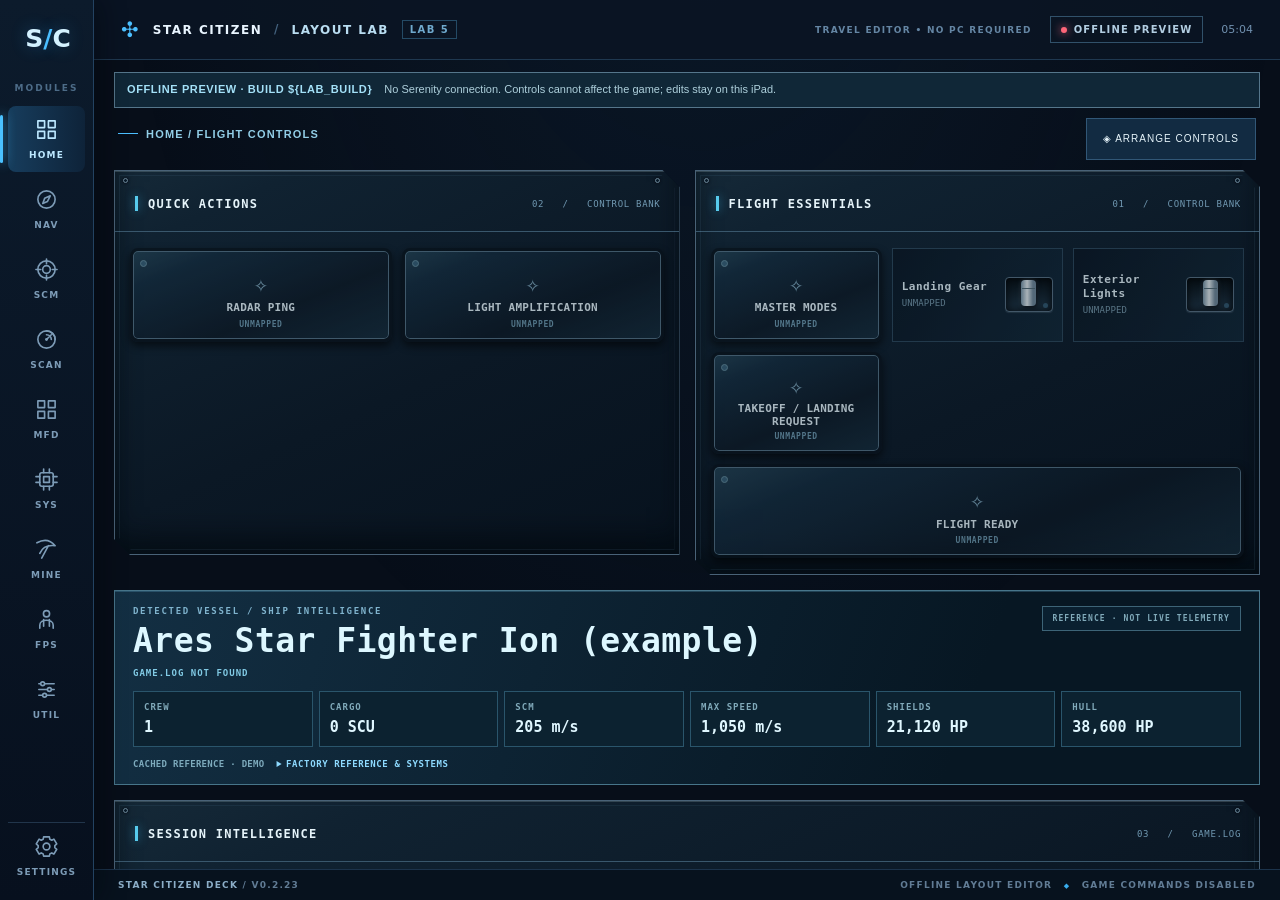
==== star-citizen-deck/layout-lab/index.html @ 4669d4ca "Layout Lab: load build 5 on permanent Home Screen URL" ====
<!doctype html>
<html lang="en">
<head>
<meta charset="utf-8" />
<meta name="viewport" content="width=device-width, initial-scale=1, viewport-fit=cover" />
<meta name="theme-color" content="#070f1d" />
<meta name="apple-mobile-web-app-capable" content="yes" />
<meta name="apple-mobile-web-app-title" content="Star Citizen Deck" />
<meta name="apple-mobile-web-app-status-bar-style" content="black" />
<title>Star Citizen Deck • Offline Layout Lab</title>
<link rel="stylesheet" href="./style.css?lab=5" />
</head>
<body>
<div class="background-grid"></div>
<div id="app" class="deck-shell">
  <aside class="sidebar">
    <div class="brand-mark" title="Control Deck">S<span>/</span>C</div>
    <div class="side-caption">MODULES</div>
    <nav id="profile-nav" aria-label="Control profiles"></nav>
    <div class="side-bottom">
      <button id="settings-nav" class="sidebar-button settings-button" title="Settings" aria-label="Settings"><span id="settings-icon"></span><small>SETTINGS</small></button>
    </div>
  </aside>
  <div class="workspace">
    <header class="topbar">
      <div class="topbar-brand"><span class="crosshair">✣</span> STAR CITIZEN <span class="topbar-slash">/</span> <strong>LAYOUT LAB</strong> <span id="top-version" class="ver-tag">SYNCING</span></div>
      <div class="topbar-right"><div class="serial">SERENITY • FLIGHT CONSOLE</div><span id="top-link" class="connection-chip"><span class="dot"></span> CONNECTING</span><span id="top-time">00:00</span></div>
    </header>
    <div class="content-layout">
      <main class="main-area" id="main-area"></main>
      <aside class="status-rail" id="status-rail"></aside>
    </div>
    <footer class="bottom-status"><span id="deck-footer-version"><b>STAR CITIZEN DECK</b> / VERIFYING</span><span>OFFLINE LAYOUT EDITOR <span class="divider-pip">◆</span> GAME COMMANDS DISABLED</span></footer>
  </div>
</div>
<div id="modal-root"></div>
<div id="toast-root" aria-live="polite"></div>
<script src="./app.js?lab=5" defer></script>
</body>
</html>
---- star-citizen-deck/layout-lab/style.css ----
:root{color-scheme:dark;--bg:#070e19;--panel:#0b1626;--panel2:#0e1c2e;--border:#28405c;--line:#1b314a;--text:#e9f5ff;--muted:#8fa8c3;--dim:#4e6b88;--blue:#4cbfff;--pale:#9bddff;--ice:#c7ecff;--bad:#ff6679;--green:#4dcab0}
*{box-sizing:border-box}html,body{margin:0;min-height:100%;font-family:Inter,'Segoe UI',system-ui,Arial,sans-serif;background:var(--bg);color:var(--text);-webkit-tap-highlight-color:transparent}body{overflow:hidden}button,input,select{font:inherit}button{cursor:pointer;color:inherit}button:disabled{cursor:not-allowed;opacity:.5}.background-grid{position:fixed;inset:0;z-index:0;background:radial-gradient(ellipse at 55% -20%,#15375640,transparent 59%),linear-gradient(90deg,transparent 49.5%,#23405b11 49.5%,#23405b11 50.5%,transparent 50.5%),linear-gradient(0deg,transparent 49.5%,#23405b11 49.5%,#23405b11 50.5%,transparent 50.5%);background-size:auto,44px 44px,44px 44px;pointer-events:none}.deck-shell{position:relative;display:flex;height:100dvh;min-height:490px;z-index:1}.sidebar{width:94px;flex:none;border-right:1px solid #234261;background:linear-gradient(180deg,#0c1b2c,#07101e);display:flex;flex-direction:column;align-items:center;z-index:2;box-shadow:6px 0 24px #02060c70}.brand-mark{height:76px;width:100%;display:flex;align-items:center;justify-content:center;font-weight:900;font-size:25px;letter-spacing:-3px;color:#d4f2ff;text-shadow:0 0 17px #36aaff55}.brand-mark span{color:var(--blue);padding:0 3px}.side-caption{font-size:9px;letter-spacing:2px;color:#4d6c88;font-weight:750;margin:7px 0 13px}.sidebar nav{width:100%;display:flex;flex-direction:column;gap:4px;align-items:center}.sidebar-button{border:0;position:relative;width:77px;min-height:66px;background:transparent;color:#7d9cb7;display:flex;flex-direction:column;gap:5px;align-items:center;justify-content:center;border-radius:8px;transition:.18s}.sidebar-button svg{width:23px;height:23px;stroke:currentColor;stroke-width:1.7;fill:none}.sidebar-button small{font-size:9px;letter-spacing:1.2px;font-weight:800}.sidebar-button:hover{background:#15334b;color:#d1edff}.sidebar-button.active{background:linear-gradient(90deg,#173d5d,#0e2339);color:#bce8ff}.sidebar-button.active:before{content:"";position:absolute;left:-8px;top:9px;bottom:9px;width:3px;border-radius:8px;background:#4ac1ff;box-shadow:0 0 12px #4ac1ff}.side-bottom{margin-top:auto;margin-bottom:12px}.settings-button{border-top:1px solid #21354b;border-radius:0}.workspace{display:flex;flex-direction:column;min-width:0;flex:1}.topbar{min-height:60px;display:flex;align-items:center;justify-content:space-between;gap:12px;padding:0 27px;border-bottom:1px solid #1f3850;background:#0b1524de}.topbar-brand{font-size:12px;font-weight:750;letter-spacing:1.5px;white-space:nowrap}.topbar-brand strong{color:#b9ddf1}.topbar-slash{color:#43627e;margin:0 6px}.crosshair{color:var(--blue);font-size:21px;vertical-align:middle;margin-right:7px}.ver-tag{font-size:10px;border:1px solid #244a65;padding:3px 7px;color:#70aace;margin-left:7px}.topbar-right{display:flex;gap:18px;align-items:center}.serial{color:#6586a4;letter-spacing:1.3px;font-size:9px;font-weight:800;white-space:nowrap}.connection-chip{border:1px solid #31516a;padding:7px 10px;color:#b2cde1;display:inline-flex;gap:7px;align-items:center;font-size:10px;letter-spacing:1.1px;font-weight:800;white-space:nowrap}.dot{display:inline-block;width:6px;height:6px;background:#70dabb;border-radius:100%;box-shadow:0 0 8px #58dcc2}.connection-chip.offline .dot{background:var(--bad);box-shadow:0 0 8px var(--bad)}#top-time{font-size:11px;color:#7191b0;font-variant-numeric:tabular-nums;white-space:nowrap}.content-layout{flex:1;display:flex;min-height:0;overflow:hidden}.main-area{min-width:0;flex:1;padding:28px 28px 42px;overflow:auto;scrollbar-color:#254c69 transparent}.status-rail{width:226px;flex:none;border-left:1px solid #254057;padding:23px 18px;overflow:auto;background:#091523cf}.bottom-status{height:31px;border-top:1px solid #1c334b;background:#07121e;display:flex;align-items:center;justify-content:space-between;padding:0 24px;gap:12px;font-size:9px;font-weight:650;letter-spacing:1.25px;color:#617c95}.bottom-status b{color:#8caec8}.divider-pip{font-size:7px;color:#39adee;margin:0 7px}.eyebrow{display:flex;gap:8px;align-items:center;font-size:10px;font-weight:750;letter-spacing:2.4px;color:var(--blue);margin-bottom:10px}.eyebrow:before{content:"";width:20px;height:1px;background:var(--blue)}.page-title{display:flex;align-items:flex-end;justify-content:space-between;gap:15px}.page-title h1{font-size:37px;font-weight:670;letter-spacing:-1px;line-height:1.06;margin:0}.page-title p{color:var(--muted);font-size:13px;margin:9px 0 0}.page-index{color:#466a89;font-size:11px;letter-spacing:2px;padding-bottom:4px}.hero-card{position:relative;overflow:hidden;margin:23px 0 22px;min-height:154px;display:grid;grid-template-columns:1fr 174px;align-items:center;padding:23px 25px;background:linear-gradient(110deg,#122e47,#0a1d31 54%,#0c263f);border:1px solid #2b5a7b;box-shadow:inset 0 0 45px #1c6a9840}.hero-card:before{content:"";position:absolute;left:0;top:0;width:120px;height:2px;background:#5ec8ff;box-shadow:0 0 17px #5ec8ff}.hero-card:after{content:"";position:absolute;inset:0;background:repeating-linear-gradient(130deg,transparent,transparent 36px,#8dcaff05 36px,#8dcaff05 38px);pointer-events:none}.hero-code{font-size:10px;font-weight:800;letter-spacing:3px;color:#79b6dc}.hero-card h2{font-size:22px;line-height:1.15;margin:10px 0 7px;letter-spacing:.1px}.hero-card p{font-size:12px;max-width:385px;line-height:1.5;color:#9dbbd0;margin:0}.hero-orbit{height:140px;width:140px;border:1px solid #286b96;border-radius:50%;position:relative;display:flex;align-items:center;justify-content:center;margin:auto;box-shadow:0 0 35px #2e91cd1c,inset 0 0 30px #2e91cd1b}.hero-orbit:before{content:"";position:absolute;width:116px;height:116px;border:1px dashed #3979a5;border-radius:50%;animation:spin 24s linear infinite}.hero-orbit:after{content:"";position:absolute;width:74px;height:74px;border:1px solid #6ec8fa50;border-radius:50%;box-shadow:inset 0 0 25px #248bc449}.hero-orbit svg{height:40px;width:40px;stroke:#9cddff;stroke-width:1.1;z-index:1;fill:none;filter:drop-shadow(0 0 8px #50bfff88)}@keyframes spin{to{transform:rotate(360deg)}}.group-grid{display:grid;grid-template-columns:repeat(2,minmax(0,1fr));gap:16px}.control-panel{background:linear-gradient(155deg,#0d1b2d,#0a1625 90%);border:1px solid #263f55;min-width:0;box-shadow:inset 0 1px #6fb2e00a}.panel-heading{height:49px;display:flex;align-items:center;justify-content:space-between;padding:0 17px;border-bottom:1px solid #234058}.panel-heading h3{margin:0;color:#c5e7fb;font-size:11px;font-weight:780;letter-spacing:1.7px;text-transform:uppercase}.panel-heading span{color:#4f7795;font-size:10px;letter-spacing:1.7px}.panel-controls{padding:12px;display:grid;grid-template-columns:repeat(2,minmax(0,1fr));gap:10px}.ctl{position:relative;min-height:90px;display:flex;flex-direction:column;justify-content:space-between;align-items:stretch;gap:9px;text-align:left;padding:12px;border:1px solid #2a4660;background:linear-gradient(150deg,#10243a,#0d1c2f);transition:background .13s,border-color .13s}.ctl:active{transform:scale(.986)}.ctl:hover{border-color:#5188b0;background:linear-gradient(150deg,#14324f,#10233a)}.ctl.active{border-color:#46b9fa;box-shadow:inset 0 0 20px #16466d,0 0 8px #18669d1e}.ctl-top{display:flex;justify-content:space-between;align-items:start;gap:3px}.ctl-name{font-size:12px;font-weight:710;line-height:1.2;color:#dceefa}.ctl-mini{font-size:9px;letter-spacing:.8px;color:#7395b2;text-transform:uppercase}.ctl-bottom{display:flex;align-items:end;justify-content:space-between;gap:7px}.ctl-binding{font-size:10px;font-weight:800;letter-spacing:.4px;color:#8ccaf3;overflow:hidden;text-overflow:ellipsis;white-space:nowrap;max-width:100%}.ctl-binding.unmapped{color:#55738d}.ctl-glyph{width:18px;height:18px;display:inline-flex;flex:none;align-items:center;justify-content:center;color:#6699bc}.ctl-glyph svg{width:18px;height:18px;stroke-width:1.7;stroke:currentColor;fill:none}.ctl.active .ctl-glyph{color:#7ed9ff}.micro-switch{height:17px;width:34px;border:1px solid #45617a;background:#081523;display:flex;align-items:center;padding:2px;border-radius:12px;flex:none}.micro-switch b{height:11px;width:11px;border-radius:50%;background:#59768f;transition:.18s}.ctl.active .micro-switch{border-color:#4bc2ff;background:#174363}.ctl.active .micro-switch b{transform:translateX(16px);background:#8edfff;box-shadow:0 0 7px #74d4ff}.ctl.wide{grid-column:1/-1}.slider-control{padding:15px;grid-column:1/-1;border:1px solid #2b4962;background:#0d2136;min-height:135px}.slider-head{display:flex;align-items:center;justify-content:space-between}.slider-title{font-size:13px;font-weight:750}.slider-val{font-size:26px;font-weight:700;color:#9bddff;font-variant-numeric:tabular-nums}.slider-row{display:flex;align-items:center;gap:14px;margin-top:13px}.slider-row input{flex:1;accent-color:var(--blue);height:20px;min-width:50px}.step-btn{width:40px;height:38px;border:1px solid #39617f;background:#15344d;color:#b9e5ff;font-size:20px}.step-btn:active{background:#2b709d}.slider-note{font-size:10px;letter-spacing:.3px;color:#6689a6;margin-top:11px}.rail-title{font-size:10px;font-weight:800;letter-spacing:2px;color:#668eae;margin-bottom:15px}.rail-block{padding:15px 0;border-bottom:1px solid #1d354b}.rail-kicker{font-size:9px;color:#597e9c;font-weight:800;letter-spacing:1.8px;margin-bottom:7px}.rail-value{font-size:13px;color:#d0eaff;font-weight:780;letter-spacing:.6px}.rail-value.blue{color:#71caff}.rail-value.red{color:var(--bad)}.rail-small{color:#7897b0;font-size:11px;line-height:1.5;margin-top:7px;word-break:break-word}.rail-progress{height:4px;background:#1b354e;margin-top:12px;overflow:hidden}.rail-progress span{display:block;height:100%;background:var(--blue);box-shadow:0 0 12px #4ac7ff}.rail-chip{display:inline-flex;margin-top:10px;border:1px solid #28465d;color:#8cb2ce;padding:5px 7px;font-size:9px;letter-spacing:1px}.rail-ornament{margin-top:25px;display:flex;justify-content:center;opacity:.54}.rail-ornament svg{width:145px;height:145px;fill:none;stroke:#2d668a;stroke-width:.7}.small-action{background:transparent;border:1px solid #2a526c;color:#8fc9ea;font-size:10px;font-weight:800;letter-spacing:1px;padding:10px 12px;margin-top:12px;width:100%}.small-action:hover{background:#143954}.settings-tabs{display:flex;gap:10px;border-bottom:1px solid #2c475c;margin:25px 0 18px}.tab{padding:13px 18px;background:transparent;border:0;border-bottom:2px solid transparent;color:#688aa6;font-size:11px;font-weight:800;letter-spacing:1.3px}.tab.active{color:#b7e5ff;border-color:#4ac3ff}.settings-card{background:#0c1a2b;border:1px solid #2a4861;padding:20px;margin-bottom:15px}.settings-card h3{margin:0 0 8px;font-size:14px;letter-spacing:.4px}.settings-card p{font-size:12px;color:#789bb5;line-height:1.55;margin:5px 0 14px}.settings-heading{font-size:10px;color:#68a9cd;letter-spacing:2px;font-weight:780;margin:0 0 12px}.field label,.input-label{display:block;font-size:10px;letter-spacing:1px;color:#7d9ab0;font-weight:800;margin-bottom:8px}.input{width:100%;min-width:0;background:#091422;color:#daefff;border:1px solid #31536c;border-radius:2px;padding:12px;font-size:13px;outline:none}.input:focus{border-color:#64bced}.input::placeholder{color:#496984}.settings-row{display:flex;gap:12px;align-items:flex-end}.settings-row .field{flex:1;min-width:0}.primary-btn,.secondary-btn,.danger-btn{border:1px solid #4c9ac7;background:linear-gradient(180deg,#24638b,#164363);color:#e6f7ff;font-size:11px;font-weight:800;letter-spacing:1px;padding:12px 16px;white-space:nowrap}.primary-btn:hover{filter:brightness(1.16)}.secondary-btn{background:#122b42;border-color:#315777;color:#b5d8eb}.danger-btn{border-color:#974758;background:#522b38;color:#ffdae0}.toggle-row{display:flex;align-items:center;justify-content:space-between;gap:16px;border-top:1px solid #213b54;padding:16px 0}.toggle-row:first-of-type{border-top:0}.setting-meta strong{display:block;font-size:13px;margin-bottom:5px}.setting-meta small{display:block;font-size:11px;color:#7293aa;line-height:1.4}.ios-switch{appearance:none;border:1px solid #315a72;background:#14283c;border-radius:20px;width:45px;height:25px;position:relative;flex:none;cursor:pointer}.ios-switch:before{content:"";position:absolute;top:3px;left:3px;width:17px;height:17px;border-radius:100%;background:#6c889e;transition:.2s}.ios-switch:checked{border-color:#37aef2;background:#175981}.ios-switch:checked:before{left:23px;background:#a8e7ff}.binding-list{display:grid;gap:6px;margin-top:13px}.binding-row{display:flex;align-items:center;gap:14px;justify-content:space-between;padding:11px 12px;background:#0e2237;border:1px solid #233c52}.binding-row .binding-name{font-size:12px;font-weight:730}.binding-row .binding-sub{font-size:10px;color:#668aaa;margin-top:5px}.binding-row .binding-key{color:#90cff1;font-size:11px;font-weight:800;overflow:hidden;text-overflow:ellipsis;max-width:135px;white-space:nowrap}.binding-row .binding-key.empty{color:#60778c}.binding-row button{background:#143751;border:1px solid #315c7d;color:#bde4ff;padding:8px 11px;font-size:10px;font-weight:800;letter-spacing:.5px}.search-row{display:flex;gap:10px;margin-top:14px}.search-row .input{flex:1}.count-caption{color:#6285a2;font-size:11px;margin-top:12px}.warning-line{padding:12px 14px;color:#b0cadb;background:#112536;border-left:2px solid #5d9cbf;font-size:11px;line-height:1.6}.hint{font-size:10px;color:#7694ac;line-height:1.45}.modal-wrap{position:fixed;inset:0;background:#020912d9;display:flex;align-items:center;justify-content:center;z-index:12;padding:20px;backdrop-filter:blur(5px)}.modal{width:min(560px,100%);max-height:calc(100dvh - 40px);overflow:auto;background:#0c192a;border:1px solid #3b7499;box-shadow:0 24px 100px #000c;padding:25px}.modal h2{font-size:21px;letter-spacing:.2px;margin:0 0 8px}.modal p{color:#85a5be;font-size:12px;line-height:1.5}.modal .field{margin:17px 0}.modal-grid{display:grid;grid-template-columns:1fr 1fr;gap:13px}.modal-actions{display:flex;gap:10px;justify-content:flex-end;margin-top:19px}.pair-wrap .modal{text-align:center;width:min(410px,100%)}.pair-logo{font-size:36px;color:var(--blue);margin:4px 0 14px}.pair-wrap .input{text-align:center;font-size:28px;letter-spacing:12px;font-variant-numeric:tabular-nums}.pair-wrap .primary-btn{width:100%;margin-top:14px}.toast{position:fixed;z-index:20;bottom:52px;right:25px;max-width:min(470px,calc(100vw - 40px));padding:15px 18px;border:1px solid #326d90;background:#0f2b43;color:#d8f2ff;box-shadow:0 10px 40px #0009;font-size:12px;line-height:1.45}.toast.error{border-color:#a54c64;background:#3b1b2a;color:#ffd6df}.toast strong{font-size:11px;display:block;letter-spacing:1px;margin-bottom:4px}.disabled-label{color:#809bb0}.pill{display:inline-block;border:1px solid #2d5570;color:#8cbfe0;background:#0b2840;padding:5px 8px;font-size:9px;letter-spacing:1.2px;font-weight:750}.pill.red{border-color:#87435a;color:#ffb1c0;background:#301722}.profile-selector{display:flex;gap:6px;margin-top:16px}.profile-selector button{font-size:10px;color:#91bcd6;border:1px solid #2b506a;padding:8px 11px;background:#123047}.profile-selector button.active{color:#d5efff;border-color:#56aff1;background:#195478}
@media(max-width:1220px){.serial{display:none}.status-rail{width:188px}.main-area{padding:23px 20px}.group-grid{gap:11px}.panel-controls{gap:7px;padding:9px}.ctl{padding:10px;min-height:84px}}
@media(max-width:980px){.status-rail{display:none}.topbar{padding:0 18px}.hero-card{grid-template-columns:1fr 120px}.hero-orbit{width:112px;height:112px}.hero-orbit:before{width:89px;height:89px}.hero-orbit:after{width:68px;height:68px}}
@media(max-width:690px){.sidebar{width:65px}.brand-mark{font-size:19px}.side-caption{font-size:7px}.sidebar-button{width:59px;min-height:61px}.sidebar-button.active:before{left:-3px}.sidebar-button svg{width:20px;height:20px}.sidebar-button small{font-size:8px}.topbar{height:52px;min-height:52px}.topbar-brand{font-size:10px}.topbar-right #top-time{display:none}.connection-chip{font-size:8px}.main-area{padding:20px 13px}.page-title h1{font-size:27px}.hero-card{margin:18px 0;min-height:120px;padding:16px;grid-template-columns:1fr 80px}.hero-orbit{width:74px;height:74px}.hero-orbit:before{width:63px;height:63px}.hero-orbit:after{width:44px;height:44px}.hero-card h2{font-size:17px}.hero-card p{font-size:11px}.hero-orbit svg{height:29px;width:29px}.group-grid{grid-template-columns:1fr}.bottom-status span:last-child{display:none}.modal-grid{grid-template-columns:1fr}.settings-row{align-items:stretch;flex-direction:column}}
@media(max-height:680px){.sidebar-button{min-height:52px}.brand-mark{height:52px}.side-caption{margin:5px 0}.sidebar nav{gap:0}.sidebar-button small{font-size:8px}}

/* v0.1.1: touch-friendly imported action picker (works in iPad Safari). */
.action-picker-tools{display:flex;align-items:center;gap:12px;flex-wrap:wrap;margin-top:10px}
.action-picker-tools .hint{margin:0}
.action-picker{margin-top:12px;border:1px solid #376281;background:#081727;padding:12px}
.action-picker[hidden]{display:none!important}
.action-picker label{display:block;font-size:10px;font-weight:800;letter-spacing:1px;color:#85b8d4;margin-bottom:8px}
.action-search-results{max-height:245px;overflow-y:auto;overscroll-behavior:contain;-webkit-overflow-scrolling:touch;margin-top:10px;display:flex;flex-direction:column;gap:5px}
.action-option{width:100%;display:flex;gap:6px 12px;align-items:center;flex-wrap:wrap;justify-content:space-between;padding:12px;border:1px solid #2a536d;background:linear-gradient(145deg,#102c44,#0b1d30);text-align:left}
.action-option:active,.action-option:focus{outline:2px solid #6ac9ff;background:#1b5075}
.action-title{font-size:12px;color:#e0f5ff;font-weight:800;text-transform:capitalize}
.action-ref{font-size:10px;color:#80aac4;word-break:break-all;flex-basis:100%;order:3}
.action-binding{font-size:10px;font-weight:800;color:#78dcff}
.action-binding.action-unavailable{color:#c3a37f}
.action-empty{padding:14px;font-size:12px;line-height:1.5;color:#aecde3;border:1px solid #2d485c}

/* v0.2.5 cockpit fittings: high-contrast panels and physical control affordances. */
.control-panel {position:relative;overflow:hidden;background:linear-gradient(155deg,#142737 0%,#0a1725 46%,#07121c 100%);border:1px solid #38546a;box-shadow:inset 0 1px 0 #647d8863, inset 0 -8px 25px #0007, 0 13px 22px #0004}
.control-panel:before{content:"";position:absolute;inset:4px;border:1px solid #67819522;pointer-events:none}
.panel-heading{background:linear-gradient(90deg,#132d42,#0c1d2b);border-bottom:1px solid #395b73;padding:15px 18px}
.panel-heading h3{letter-spacing:1.6px;text-shadow:0 0 13px #63cbff4a}
.panel-heading span{color:#85a9be;letter-spacing:1px}
.ctl{border:1px solid #466075;background:linear-gradient(145deg,#203646,#112433 45%,#0b1928);box-shadow:inset 0 2px 1px #8bb0c323,inset 0 -5px 13px #01060e7a,0 5px 3px #0005;border-radius:7px;min-height:103px;transition:transform 90ms,box-shadow 90ms,border-color 90ms}
.ctl:active{transform:translateY(2px);box-shadow:inset 0 4px 10px #0009;border-color:#8fddff}
.ctl:focus-visible{outline:2px solid #9de6ff;outline-offset:2px}
.ctl .ctl-name{font-weight:750;letter-spacing:0.4px}
.ctl .ctl-binding{font-family:ui-monospace,monospace;letter-spacing:.6px}
.ctl .ctl-mini{color:#79b4d0;font-size:8px;letter-spacing:1px}
.ctl.guarded{border-color:#927f55;background:linear-gradient(145deg,#382f28,#1d2028 57%,#0c1b2b)}
.ctl.guarded .ctl-mini,.ctl.guarded .ctl-glyph{color:#f5c47c}
.ctl.toggle-control{border-left:3px solid #5793b3}
.ctl.toggle-control.active{border-left-color:#a6eeff}
.update-console{display:flex;gap:15px;justify-content:space-between;align-items:center;flex-wrap:wrap;padding:17px;margin:18px 0 10px;background:linear-gradient(90deg,#091d30,#0a1722);border:1px solid #3f6175;box-shadow:inset 0 1px 0 #68b7e438}
.update-indicator{display:flex;align-items:center;gap:14px;flex:1;min-width:200px}
.update-led{width:13px;height:13px;border-radius:50%;background:#60b8d6;box-shadow:0 0 9px #60b8d6a6, inset 0 1px 2px #fff8;flex:none}
.update-indicator strong,.update-indicator small{display:block}
.update-indicator strong{color:#e2f5ff;font-size:14px;letter-spacing:1px}
.update-indicator small{color:#9cbbce;font-size:11px;line-height:1.45;margin-top:5px}
.advanced-update{margin-top:17px;background:#0a1827;border:1px solid #2e4d61;padding:14px 16px}
.advanced-update summary{cursor:pointer;color:#9fd5f1;font-size:12px;font-weight:800;letter-spacing:.5px}
.advanced-update p{color:#abc4d5;font-size:12px}
@media(max-width:900px){.ctl{min-height:88px}.update-console{align-items:stretch}}



/* Production Cockpit Concept 02 shell — all dashboard styles scoped to .cockpit2. */
.cockpit-page .status-rail{display:none}
.cockpit-page .main-area{padding:12px 20px 30px;max-width:none}
.cockpit2{--black:#050b11;--floor:#091722;--plate:#122431;--metal:#30475a;--metal2:#42596b;--cyan:#57cbed;--glow:#15a6e9;--txt:#e6f4fa;--dim:#809eaf;--faint:#507084;--amber:#ebba75;--danger:#f08c89;color:var(--txt);font-family:Inter,Segoe UI,Helvetica,Arial,sans-serif;min-height:calc(100vh - 145px)}
.cockpit2 button,.cockpit2 input{font:inherit;touch-action:manipulation}
.cockpit2-heading{display:flex;justify-content:space-between;align-items:end;gap:16px;padding:10px 4px 16px}
.cockpit2-heading .title-row{display:flex;align-items:baseline;gap:18px}
.cockpit2-heading h1{font-size:clamp(23px,3vw,40px);font-weight:800;letter-spacing:2.4px;text-transform:uppercase;margin:2px 0 0}
.cockpit2-heading .title-row span{font-size:10px;letter-spacing:1.6px;color:#8fb5c8}
.cockpit2-heading .secondary-btn{font-size:10px;min-height:42px;align-self:center}
.cockpit-note{display:flex;gap:12px;align-items:center;border:1px solid #314a5b;background:#122432;color:#9fc2d3;padding:9px 14px;margin-bottom:14px;font-size:11px;letter-spacing:.2px}
.cockpit-note b{font-size:10px;color:#71cfeb;letter-spacing:1px;white-space:nowrap}
.cockpit2 .cockpit-layout{width:100%}
.cockpit2 .dashboard{margin-top:0}
.cockpit2 .bottom-strip{margin-top:12px}
.cockpit2 .module .switch-row.amber{border-left:2px solid #dbab65}
.cockpit2 .unmapped{opacity:.72}
.cockpit2 .unmapped small{color:#f8bf89}
.cockpit2 .module button{cursor:pointer}
.cockpit2 .pad:active,.cockpit2 .switch-row:active,.cockpit2 .big-button:active,.cockpit2 .power-choice:active{filter:brightness(1.2);transform:translateY(1px)}
.cockpit2 .control-grid:empty,.cockpit2 .control-block:empty{display:none}
.cockpit2 .cockpit-extra{grid-column:1/-1}
.cockpit2 .cockpit-extra .control-grid{display:grid;grid-template-columns:repeat(auto-fit,minmax(140px,1fr));gap:8px}
.cockpit2 .cockpit-action-line{font-size:10px;letter-spacing:1.3px;color:#85b2c9;margin:14px 4px 0}
.cockpit2 .arrange-toolbar{display:none}
.cockpit2 .arrange-toolbar.open{display:flex;position:relative;top:auto;left:auto;right:auto;gap:12px;align-items:center;flex-wrap:wrap;padding:10px 12px;margin-bottom:12px;background:#142c3d;border:1px solid #47728f}
.cockpit2 .arrange-toolbar button{font-size:10px;min-height:34px;border:1px solid #537b93;background:#1d425a;color:#e5faff;padding:8px}
.cockpit2 .edit-selected{outline:3px solid #efba7d;outline-offset:1px}
@media(max-width:980px){.cockpit-page .main-area{padding:10px 12px 22px}.cockpit2-heading .title-row span{display:none}}
@media(max-width:700px){.cockpit2-heading{align-items:start;flex-direction:column}.cockpit2 .dashboard{grid-template-columns:1fr;gap:12px}.cockpit2 .dashboard>.module:last-child{grid-column:1}.cockpit-note{font-size:10px}}

.cockpit2 :root{color-scheme:dark;--black:#050b11;--floor:#091722;--plate:#122431;--metal:#30475a;--metal2:#42596b;--cyan:#57cbed;--glow:#15a6e9;--txt:#e6f4fa;--dim:#809eaf;--faint:#507084;--amber:#ebba75;--danger:#f08c89}
.cockpit2 *{box-sizing:border-box}
.cockpit2 html, .cockpit2 body{height:100%;margin:0}
.cockpit2 body{background:#050b13;color:var(--txt);font-family:Inter,Segoe UI,Helvetica,Arial,sans-serif;-webkit-font-smoothing:antialiased}
.cockpit2 button, .cockpit2 input{font:inherit;touch-action:manipulation}
.cockpit2 button{color:inherit;cursor:pointer}
.cockpit2 button:focus-visible, .cockpit2 input:focus-visible{outline:2px solid #acf0ff;outline-offset:3px}
.cockpit2 .shell{height:100dvh;min-height:680px;display:flex;overflow:hidden;background:radial-gradient(ellipse 70% 90% at 60% 10%,#183b4e55,transparent),radial-gradient(ellipse 36% 50% at 99% 99%,#102b4344,transparent),linear-gradient(120deg,#080e15,#0b1822 54%,#060d15)}
.cockpit2 .left-rail{width:86px;flex:none;background:linear-gradient(90deg,#111f2b,#0c1721 65%,#071019);border-right:1px solid #405e6d;display:flex;flex-direction:column;align-items:stretch;box-shadow:6px 0 28px #0006;z-index:1}
.cockpit2 .brand{height:106px;border-bottom:1px solid #294452;margin:0 10px;display:flex;flex-direction:column;justify-content:center;align-items:center}
.cockpit2 .brand-mark{display:flex;align-items:baseline;font-family:Rajdhani,Arial,sans-serif;font-weight:900;font-size:23px;letter-spacing:-2px}
.cockpit2 .brand-slash{color:var(--cyan);padding:0 2px;font-size:29px}
.cockpit2 .brand-sub{font-size:8px;letter-spacing:1.7px;color:#668da4;font-weight:800}
.cockpit2 .rail-caption{font:700 8px ui-monospace,monospace;letter-spacing:2.2px;color:#587e96;text-align:center;margin:20px 0 7px}
.cockpit2 .left-rail nav{display:flex;flex-direction:column;gap:2px;padding:0 8px;flex:1}
.cockpit2 .rail-btn{background:transparent;border:1px solid transparent;border-radius:3px;min-height:66px;display:flex;align-items:center;justify-content:center;flex-direction:column;gap:7px;color:#7493a6;position:relative}
.cockpit2 .rail-btn:hover{background:#153249}
.cockpit2 .rail-btn.active{color:#e6f7ff;border-color:#35617b;background:linear-gradient(90deg,#153d57,#122b3b);box-shadow:inset 0 0 18px #0e76ab44}
.cockpit2 .rail-btn.active:before{content:"";position:absolute;left:-7px;top:12px;bottom:12px;width:3px;background:var(--cyan);box-shadow:0 0 12px var(--cyan)}
.cockpit2 .rail-btn svg{width:23px;height:23px;stroke-width:1.5}
.cockpit2 .rail-btn small{font:800 9px ui-monospace,monospace;letter-spacing:1px}
.cockpit2 .rail-foot{height:65px;text-align:center;color:#87b2c9;font:700 11px ui-monospace,monospace;border-top:1px solid #294452;margin:5px 10px 0;padding-top:16px;letter-spacing:1px}
.cockpit2 .rail-foot span{display:block;color:#597e93;font-size:8px;letter-spacing:2px;margin-top:4px}
.cockpit2 .body-shell{min-width:0;flex:1;display:flex;flex-direction:column}
.cockpit2 .topbar{height:103px;flex:none;display:flex;align-items:center;justify-content:space-between;padding:15px 28px 10px 27px;border-bottom:1px solid #315067;background:linear-gradient(90deg,#101f2b9c,#06121bbb);gap:20px}
.cockpit2 .smallline{font:700 10px ui-monospace,monospace;letter-spacing:1.55px;color:#92b5c4}
.cockpit2 .smallline b{padding:0 8px;color:#547e98}
.cockpit2 .diamond{color:var(--cyan);margin-right:8px}
.cockpit2 .title-row{display:flex;align-items:center;gap:16px}
.cockpit2 .title-row h1{font:800 clamp(24px,3vw,37px)/1 ui-monospace,Menlo,Consolas,monospace;letter-spacing:2.8px;margin:11px 0 0}
.cockpit2 .title-row span{font:700 10px ui-monospace,monospace;letter-spacing:1.2px;color:#80a6ba;margin-top:19px}
.cockpit2 .top-dials{display:flex;align-items:center;gap:18px}
.cockpit2 .connection-meta{display:flex;align-items:center;gap:10px;padding:9px 14px;background:#091824;border:1px solid #294759;min-width:170px}
.cockpit2 .status-dot, .cockpit2 .pilot-dot{width:7px;height:7px;background:var(--cyan);box-shadow:0 0 13px #45c9ff99;border-radius:50%;flex:none}
.cockpit2 .connection-meta b, .cockpit2 .connection-meta small{display:block;white-space:nowrap;font:700 10px ui-monospace,monospace;letter-spacing:1px}
.cockpit2 .connection-meta small{font-size:9px;color:#688fa5;margin-top:5px}
.cockpit2 .tiny-sep{height:28px;width:1px;background:#325365}
.cockpit2 .hud-clock{font:700 15px ui-monospace,monospace;color:#abd6e8}
.cockpit2 .disclaimer{height:47px;flex:none;background:linear-gradient(90deg,#12314699,#0b2131bb);border-bottom:1px solid #2a485b;display:flex;align-items:center;gap:12px;padding:0 29px;color:#98bdcd;font:11px ui-monospace,monospace}
.cockpit2 .disclaimer strong{color:#b5e8ff;letter-spacing:1px;font-size:10px}
.cockpit2 .disclaimer>span:nth-of-type(2){white-space:nowrap;overflow:hidden;text-overflow:ellipsis}
.cockpit2 .disclaimer button{margin-left:auto;font:800 9px ui-monospace,monospace;letter-spacing:.9px;background:#163246;color:#9dd8ef;border:1px solid #426c80;padding:9px 12px;white-space:nowrap}
.cockpit2 .disclaimer button.active{background:#275578;border-color:#85d8f8;color:white}
.cockpit2 .flight-content{min-height:0;flex:1;overflow:auto;padding:22px 25px 23px;scrollbar-width:thin;scrollbar-color:#315169 #081522}
.cockpit2 .dashboard{display:grid;grid-template-columns:minmax(210px,0.97fr) minmax(310px,1.42fr) minmax(220px,.98fr);gap:15px;min-height:495px}
.cockpit2 .dashboard.systems{grid-template-columns:1.02fr 1.16fr 0.96fr}
.cockpit2 .dashboard.mining{grid-template-columns:1fr 1.22fr 1fr}
.cockpit2 .module{position:relative;min-width:0;background:linear-gradient(156deg,#152938 0%,#102231 13%,#0b1825 55%,#07121e);border:1px solid #496277;clip-path:polygon(0 0,calc(100% - 17px) 0,100% 17px,100% 100%,16px 100%,0 calc(100% - 16px));box-shadow:inset 0 1px 0 #c1dae134,inset 0 -18px 25px #02080d99,0 12px 20px #0008;display:flex;flex-direction:column;overflow:hidden;min-height:385px}
.cockpit2 .module:before{content:"";pointer-events:none;position:absolute;z-index:1;inset:4px;border:1px solid #89cfff12;clip-path:polygon(0 0,calc(100% - 13px) 0,100% 13px,100% 100%,12px 100%,0 calc(100% - 12px))}
.cockpit2 .module .screw{position:absolute;height:5px;width:5px;border:1px solid #6b8799;background:#0a1b2a;border-radius:50%;top:7px;left:8px;box-shadow:0 0 3px #090a12}
.cockpit2 .module .screw.right{left:auto;right:19px}
.cockpit2 .module-head{padding:18px 18px 12px 20px;display:flex;justify-content:space-between;align-items:center;border-bottom:1px solid #39576c;gap:10px;min-height:61px}
.cockpit2 .module-head h2{font:800 12px ui-monospace,monospace;letter-spacing:1.25px;margin:0;text-transform:uppercase}
.cockpit2 .module-head small{font:9px ui-monospace,monospace;letter-spacing:.7px;color:#7199b2;white-space:nowrap}
.cockpit2 .module-head h2:before{content:"";display:inline-block;width:3px;height:15px;vertical-align:-3px;margin-right:10px;background:var(--cyan);box-shadow:0 0 10px #3bc4fa8c}
.cockpit2 .module-body{padding:16px 15px;display:flex;flex-direction:column;gap:12px;flex:1;min-height:0}
.cockpit2 .module .subtle-note{color:#769cb1;font:10px/1.45 ui-monospace,monospace}
.cockpit2 .module .module-bottom{margin-top:auto;padding-top:10px;border-top:1px solid #2f4a5a}
.cockpit2 .switch-row{min-height:66px;width:100%;border:1px solid #2c4659;background:linear-gradient(120deg,#0a1521,#112636);display:flex;align-items:center;justify-content:space-between;padding:9px 11px;gap:12px;position:relative;text-align:left;transition:background .12s}
.cockpit2 .switch-row:hover{border-color:#5c97b1;background:#173449}
.cockpit2 .switch-label b, .cockpit2 .switch-label small{display:block}
.cockpit2 .switch-label b{font:800 11px ui-monospace,monospace;letter-spacing:.5px}
.cockpit2 .switch-label small{font:9px ui-monospace,monospace;color:#7798aa;letter-spacing:.1px;margin-top:7px}
.cockpit2 .mechanism{flex:none;width:58px;height:35px;background:linear-gradient(180deg,#040a0d,#1f3545);border:1px solid #587082;box-shadow:inset 0 0 8px black,0 1px 1px #7992a144;position:relative;border-radius:4px;display:flex;align-items:center;justify-content:center}
.cockpit2 .lever{position:relative;width:15px;height:26px;background:linear-gradient(90deg,#7894a5,#e6eef0 41%,#718899 80%);box-shadow:1px 2px 4px #000c,0 0 5px #a2b7c944;border-radius:4px;transform:translateY(-2px);transition:transform .15s}
.cockpit2 .lever:before{content:"";position:absolute;height:6px;left:1px;right:1px;top:2px;border-bottom:1px solid #536a73}
.cockpit2 .switch-row.pulse .lever{transform:translateY(4px)}
.cockpit2 .switch-row .lamp{position:absolute;right:4px;bottom:3px;width:5px;height:5px;background:#31566c;border-radius:50%}
.cockpit2 .switch-row.pulse .lamp{background:var(--cyan);box-shadow:0 0 10px var(--cyan)}
.cockpit2 .control-grid{display:grid;grid-template-columns:repeat(2,minmax(0,1fr));gap:10px}
.cockpit2 .pad{min-width:0;position:relative;min-height:94px;display:flex;flex-direction:column;align-items:center;justify-content:space-between;gap:4px;background:linear-gradient(158deg,#223f50,#132a3c 19%,#0c1824 62%,#142a39);border:3px solid #08111a;border-radius:8px;padding:9px 7px 10px;box-shadow:inset 0 0 0 1px #537083,0 4px 8px #000c;transition:transform .09s,filter .09s}
.cockpit2 .pad:hover{filter:brightness(1.2)}
.cockpit2 .pad.pulse{transform:translateY(2px);box-shadow:inset 0 0 0 1px #a6edff,0 0 16px #33b9f855}
.cockpit2 .pad-led{width:7px;height:7px;border-radius:50%;background:#365e75;border:1px solid #648b9b;align-self:flex-start}
.cockpit2 .pad.pulse .pad-led{background:#7be6ff;box-shadow:0 0 8px #6fdbff}
.cockpit2 .pad-icon{font:23px/1 ui-monospace,monospace;color:#86afc4}
.cockpit2 .pad b{font:800 11px/1.2 ui-monospace,monospace;letter-spacing:.25px;text-align:center;text-transform:uppercase}
.cockpit2 .pad small{color:#6e99af;font:700 8px ui-monospace,monospace;letter-spacing:.6px;text-align:center}
.cockpit2 .pad.accent{border-color:#0c1d2a;box-shadow:inset 0 0 0 1px #368cb0,0 4px 8px #000c;background:linear-gradient(155deg,#235574,#102e44 38%,#102235)}
.cockpit2 .pad.accent b{color:#d3f5ff}
.cockpit2 .pad.amber{background:linear-gradient(145deg,#48382e,#1a202c 48%,#101c29);box-shadow:inset 0 0 0 1px #a78559,0 4px 8px #000c}
.cockpit2 .pad.amber .pad-icon{color:var(--amber)}
.cockpit2 .pad.amber .pad-led{background:#78593d}
.cockpit2 .pad.feature{min-height:86px}
.cockpit2 .control-block{display:flex;flex-direction:column;gap:9px}
.cockpit2 .display{border:1px solid #3b7795;min-height:259px;flex:1;position:relative;display:flex;flex-direction:column;align-items:center;justify-content:center;overflow:hidden;background:radial-gradient(ellipse at center,#18354a 0%,#071725 50%,#05101b 80%);box-shadow:inset 0 0 0 4px #081723,inset 0 0 0 5px #315267}
.cockpit2 .display:after{content:"";pointer-events:none;position:absolute;inset:0;background:repeating-linear-gradient(0deg,#6be5ff04 0px,#6be5ff04 1px,transparent 2px,transparent 7px)}
.cockpit2 .display .readout-top{position:absolute;top:15px;left:15px;right:15px;display:flex;justify-content:space-between;color:#79b0c7;font:700 9px ui-monospace,monospace;letter-spacing:1px}
.cockpit2 .display .readout-bottom{position:absolute;bottom:13px;color:#547f9c;font:700 9px ui-monospace,monospace;letter-spacing:.7px}
.cockpit2 .orbital{width:191px;height:191px;position:relative;display:grid;place-items:center;margin:4px 0 8px}
.cockpit2 .orbital .circle, .cockpit2 .orbital .axes{position:absolute;border:1px solid #397ea1;border-radius:50%;inset:3px;box-shadow:0 0 18px #18aafa11}
.cockpit2 .orbital .circle.two{inset:21px;border-color:#2b5d7f;border-style:dashed}
.cockpit2 .orbital .circle.three{inset:42px;border-color:#3e9fc6;box-shadow:inset 0 0 25px #1a9cce13}
.cockpit2 .orbital:before, .cockpit2 .orbital:after{content:"";position:absolute;height:1px;background:#2e7d9a;left:-16px;right:-16px;top:50%}
.cockpit2 .orbital:after{height:auto;width:1px;top:-16px;bottom:-16px;left:50%}
.cockpit2 .orbital .sweep{position:absolute;width:191px;height:191px;border:4px solid transparent;border-top-color:#5dd9f2;border-right-color:#2b9bc0;border-radius:50%;transform:rotate(-29deg);filter:drop-shadow(0 0 9px #2baeed55)}
.cockpit2 .orbital .symbol{font:400 59px ui-monospace,monospace;color:#a2e6ff;text-shadow:0 0 29px #4acaf8;font-weight:200;z-index:1}
.cockpit2 .target .orbital .sweep{border-top-color:#bf8c81;border-right-color:#567fa0;transform:rotate(36deg)}
.cockpit2 .target .orbital .symbol{font-size:50px;color:#d9eeff}
.cockpit2 .readout-label{text-align:center;z-index:1;font:700 13px ui-monospace,monospace;letter-spacing:2px;margin-top:-5px}
.cockpit2 .readout-caption{text-align:center;font:10px ui-monospace,monospace;color:#70a0b8;letter-spacing:.5px;margin-top:7px;z-index:1}
.cockpit2 .two-action{display:grid;grid-template-columns:1fr 1fr;gap:10px}
.cockpit2 .big-button{min-height:71px;background:linear-gradient(156deg,#1d4e69,#0d2d43);border:1px solid #4892b5;box-shadow:inset 0 2px 0 #b5e8ff33,inset 0 -7px 10px #0007;display:flex;align-items:center;justify-content:center;flex-direction:column;gap:6px;font:900 12px ui-monospace,monospace;letter-spacing:1px;text-align:center}
.cockpit2 .big-button span{font:9px ui-monospace,monospace;color:#9bc6d9}
.cockpit2 .big-button.secondary{background:linear-gradient(140deg,#243c4c,#112537);border-color:#476b80}
.cockpit2 .big-button:active, .cockpit2 .big-button.pulse{background:#25617e;filter:brightness(1.2)}
.cockpit2 .focus-row{display:flex;justify-content:space-between;align-items:center;background:#0a1925;border:1px solid #304e62;min-height:45px;padding:9px 12px;gap:10px}
.cockpit2 .focus-row b{font:800 11px ui-monospace,monospace}
.cockpit2 .focus-row .focus-hint{font:9px ui-monospace,monospace;color:#6f99ab}
.cockpit2 .focus-row .focus-bars{display:flex;gap:3px;flex:none}
.cockpit2 .focus-row .focus-bars i{height:16px;width:5px;background:#253f51;border:1px solid #45627655}
.cockpit2 .power-choice{border:1px solid #47677b;background:linear-gradient(100deg,#172c3d,#0b1b2a);text-align:left;min-height:55px;padding:9px 10px;display:flex;justify-content:space-between;align-items:center;gap:8px}
.cockpit2 .power-choice b{font:800 11px ui-monospace,monospace}
.cockpit2 .power-choice small{display:block;color:#82a6bb;font:9px ui-monospace,monospace;margin-top:6px}
.cockpit2 .power-choice .chev{color:#7dd8f2;font-size:19px}
.cockpit2 .power-choice.pulse{background:#215876;border-color:#8cdfff}
.cockpit2 .microhead{display:flex;justify-content:space-between;gap:8px;align-items:center;color:#84bad0;font:700 9px ui-monospace,monospace;letter-spacing:1px}
.cockpit2 .microhead span:last-child{color:#537b92}
.cockpit2 .bottom-strip{display:grid;grid-template-columns:1.25fr 1fr;gap:15px;margin-top:14px}
.cockpit2 .mini-module{min-height:77px;background:linear-gradient(160deg,#142637,#0a1725);border:1px solid #35536a;padding:14px 17px;display:flex;align-items:center;gap:14px}
.cockpit2 .mini-module .mark{font-size:25px;color:#80d8ee}
.cockpit2 .mini-module b{display:block;font:800 11px ui-monospace,monospace;letter-spacing:.7px}
.cockpit2 .mini-module small{display:block;color:#729cb1;font:10px/1.4 ui-monospace,monospace;margin-top:6px}
.cockpit2 .mini-module .index{color:#537b91;font:9px ui-monospace,monospace;margin-left:auto;align-self:flex-start}
.cockpit2 .statlines{display:flex;flex-direction:column;gap:8px}
.cockpit2 .statline{display:flex;justify-content:space-between;align-items:center;border-bottom:1px solid #264759;padding:11px 2px;gap:7px}
.cockpit2 .statline b{font:800 10px ui-monospace,monospace}
.cockpit2 .statline span{font:800 10px ui-monospace,monospace;color:#6e9ab0}
.cockpit2 .guard-hardware{background:linear-gradient(145deg,#3c302b,#181f29 60%,#07151f);border:1px solid #876e4e;padding:12px;display:flex;align-items:center;gap:12px;flex-direction:column}
.cockpit2 .guard-symbol{color:var(--amber);font-size:30px}
.cockpit2 .guard-desc{font:9px/1.5 ui-monospace,monospace;text-align:center;color:#baa58c}
.cockpit2 .guard-hardware .pad{width:100%}
.cockpit2 .guard-hardware .pad:focus-visible{outline-color:var(--amber)}
.cockpit2 .range-display{height:210px;display:flex;flex-direction:column;justify-content:center;align-items:center;gap:8px;border:1px solid #3b7795;background:radial-gradient(ellipse at center,#17334c,#071622 75%)}
.cockpit2 .range-value{font:600 61px ui-monospace,monospace;color:#b7ecfb;text-shadow:0 0 24px #4acbf766}
.cockpit2 .range-label{font:700 10px ui-monospace,monospace;letter-spacing:2px;color:#73a6c0}
.cockpit2 .range-slider{width:100%;accent-color:var(--cyan);margin:16px 0 6px}
.cockpit2 .range-steps{display:flex;justify-content:space-between}
.cockpit2 .range-steps button{background:#142f44;border:1px solid #41748a;padding:10px 16px;color:#bce7f6;font:800 12px ui-monospace,monospace}
.cockpit2 .edit .pad, .cockpit2 .edit .switch-row, .cockpit2 .edit .power-choice{border-style:dashed}
.cockpit2 .edit .pad:before, .cockpit2 .edit .switch-row:before, .cockpit2 .edit .power-choice:before{content:"↕";position:absolute;right:4px;top:4px;z-index:2;color:var(--cyan);font-size:14px}
.cockpit2 .edit-selected{outline:2px solid var(--cyan)!important;outline-offset:-2px}
.cockpit2 .arrange-toolbar{display:none;gap:9px;align-items:center;background:#1a3e54;border:1px solid #568eaa;padding:11px 13px;margin-bottom:15px;min-height:53px}
.cockpit2 .arrange-toolbar.open{display:flex}
.cockpit2 .arrange-toolbar strong{font:800 10px ui-monospace,monospace}
.cockpit2 .arrange-toolbar .hint{color:#a0c6d8;font:9px ui-monospace,monospace;margin-right:auto}
.cockpit2 .arrange-toolbar button{border:1px solid #60a1bb;color:#d8f6ff;background:#15374e;padding:9px 12px;font:800 10px ui-monospace,monospace}
.cockpit2 .footer{min-height:45px;flex:none;border-top:1px solid #355568;background:linear-gradient(90deg,#0c2030,#09151f);display:flex;align-items:center;gap:23px;padding:0 25px;justify-content:space-between;font:800 9px ui-monospace,monospace;letter-spacing:.4px}
.cockpit2 .footer-message{display:flex;align-items:center;gap:9px;overflow:hidden;white-space:nowrap;text-overflow:ellipsis;color:#9ebfd0;min-width:0}
.cockpit2 .footer-message span:last-child{overflow:hidden;text-overflow:ellipsis}
.cockpit2 .footer-spark{font-size:16px;color:var(--cyan)}
.cockpit2 .footer-status{white-space:nowrap;color:#7496ac}
.cockpit2 .footer-status b{color:#add4e6}
.cockpit2 .footer-lock{color:#7496ac;white-space:nowrap}
.cockpit2 .footer-lock strong{color:#eeb978}
.cockpit2 .mono{font-family:ui-monospace,Menlo,monospace}
@media (max-width:1080px){.cockpit2 .shell{min-height:650px}
.cockpit2 .left-rail{width:72px}
.cockpit2 .brand{height:92px}
.cockpit2 .rail-btn{min-height:58px}
.cockpit2 .topbar{height:87px}
.cockpit2 .disclaimer{padding:0 17px}
.cockpit2 .flight-content{padding:16px}
.cockpit2 .dashboard{grid-template-columns:minmax(175px,.95fr) minmax(235px,1.2fr) minmax(170px,.92fr);gap:11px;min-height:445px}
.cockpit2 .module-head{padding:15px 12px 10px;min-height:56px}
.cockpit2 .module-body{padding:12px 10px;gap:9px}
.cockpit2 .pad{min-height:82px;padding:8px 5px}
.cockpit2 .pad b, .cockpit2 .power-choice b, .cockpit2 .switch-label b{font-size:10px}
.cockpit2 .pad small{font-size:7px}
.cockpit2 .switch-row{min-height:60px;padding:7px}
.cockpit2 .mechanism{width:43px;height:32px}
.cockpit2 .orbital{height:153px;width:153px}
.cockpit2 .orbital .sweep{height:153px;width:153px}
.cockpit2 .orbital .symbol{font-size:44px}
.cockpit2 .display{min-height:223px}
.cockpit2 .bottom-strip{gap:11px;margin-top:11px}
.cockpit2 .module .subtle-note{font-size:9px}}
@media (max-width:820px){.cockpit2 .shell{min-height:640px}
.cockpit2 .top-dials{display:none}
.cockpit2 .smallline{font-size:9px}
.cockpit2 .disclaimer{font-size:10px}
.cockpit2 .dashboard{grid-template-columns:1fr 1.2fr;min-height:auto}
.cockpit2 .dashboard>.module:last-child{grid-column:span 2}
.cockpit2 .dashboard>.module:last-child .module-body{display:grid;grid-template-columns:repeat(2,1fr)}
.cockpit2 .bottom-strip{grid-template-columns:1fr}
.cockpit2 .left-rail{width:64px}
.cockpit2 .rail-btn small{font-size:8px}
.cockpit2 .flight-content{padding:12px}
.cockpit2 .footer-status{display:none}}
@media (max-height:730px) and (min-width:821px){.cockpit2 .flight-content{padding:10px 15px}
.cockpit2 .dashboard{min-height:415px}
.cockpit2 .module-body{gap:8px}
.cockpit2 .module-head{min-height:49px;padding-top:10px;padding-bottom:9px}
.cockpit2 .display{min-height:180px}
.cockpit2 .orbital{height:140px;width:140px;margin:0}
.cockpit2 .orbital .sweep{height:140px;width:140px}
.cockpit2 .orbital .symbol{font-size:43px}
.cockpit2 .pad{min-height:76px}
.cockpit2 .switch-row{min-height:52px}
.cockpit2 .bottom-strip{margin-top:10px}
.cockpit2 .mini-module{min-height:64px}}
/* v0.2.8 cockpit sizing: fit hardware levers and give short banks full width. */
.cockpit2 .control-grid > :only-child,
.cockpit2 .control-grid > :last-child:nth-child(odd){grid-column:1/-1}
.cockpit2 .control-grid > .pad,.cockpit2 .two-action > .big-button,
.cockpit2 .control-block > .switch-row{width:100%;min-width:0;max-width:100%}
.cockpit2 .pad b,.cockpit2 .pad small,.cockpit2 .big-button,.cockpit2 .big-button span{max-width:100%;overflow-wrap:anywhere}
.cockpit2 .control-grid{grid-template-columns:repeat(auto-fit,minmax(min(100%,155px),1fr))}
.cockpit2 .switch-row{min-width:0;max-width:100%;height:auto;gap:8px;padding:9px;overflow:hidden}
.cockpit2 .switch-label{flex:1 1 0;min-width:0;max-width:100%;overflow-wrap:anywhere}
.cockpit2 .switch-label b{white-space:normal;line-height:1.25;overflow-wrap:anywhere}
.cockpit2 .switch-label small{white-space:normal;line-height:1.3;overflow-wrap:anywhere;margin-top:5px}
.cockpit2 .switch-row .mechanism{flex:0 0 48px;width:48px;min-width:38px;max-width:40%;overflow:hidden}
.cockpit2 .switch-row .lever{max-height:calc(100% - 4px)}
@media (max-width:1080px){
 .cockpit2 .switch-row{gap:6px;padding:8px 7px}
 .cockpit2 .switch-row .mechanism{flex-basis:40px;width:40px;max-width:36%}
}

/* v0.2.13: ergonomics for dedicated HOTAS-companion Scan and MFD pages. */
.cockpit2 .dashboard.scan-suite{grid-template-columns:minmax(235px,1fr) minmax(205px,.82fr) minmax(270px,1.15fr)}
.cockpit2 .dashboard.mfd-suite{grid-template-columns:minmax(255px,1.12fr) minmax(270px,1.18fr) minmax(195px,.83fr)}
.cockpit2 .mfd-slots{grid-template-columns:repeat(2,minmax(0,1fr))}
.cockpit2 .mfd-slots .pad{min-height:58px;padding:6px 7px}
.cockpit2 .mfd-slots .pad-icon{font-size:18px}
.cockpit2 .mfd-slots .pad b{font-size:11px}
.cockpit2 .mfd-pages{grid-template-columns:repeat(2,minmax(0,1fr))}
.cockpit2 .mfd-pages .pad{min-height:78px}
.cockpit2 .scan-suite .module-body>.microhead:not(:first-child),
.cockpit2 .mfd-suite .module-body>.microhead:not(:first-child){margin-top:12px}
@media(max-width:1050px){
 .cockpit2 .dashboard.scan-suite,.cockpit2 .dashboard.mfd-suite{grid-template-columns:minmax(220px,1fr) minmax(250px,1.13fr)}
 .cockpit2 .dashboard.scan-suite>.module:last-child,.cockpit2 .dashboard.mfd-suite>.module:last-child{grid-column:1/-1}
}
@media(max-width:700px){
 .cockpit2 .dashboard.scan-suite,.cockpit2 .dashboard.mfd-suite{grid-template-columns:minmax(0,1fr)}
 .cockpit2 .dashboard.scan-suite>.module:last-child,.cockpit2 .dashboard.mfd-suite>.module:last-child{grid-column:1}
}

/* v0.2.19 — Compact, truthful Game.log Session Intelligence. */
.session-heading{display:flex;align-items:center;justify-content:space-between;gap:10px;margin:8px 0 12px;flex-wrap:wrap}
.session-heading b{font-size:11px;letter-spacing:1px;color:#9bdeff}
.session-heading span{font-size:9px;letter-spacing:1.4px;color:#7da8c0}
.session-explainer{font-size:11px;line-height:1.5;color:#a5c1d0;margin:7px 0 12px}
.session-data{display:grid;gap:0;border:1px solid #355065;background:#071722}
.session-data-row{padding:10px 12px;border-bottom:1px solid #294054;display:flex;align-items:start;justify-content:space-between;gap:10px}
.session-data-row:last-child{border:0}
.session-data-row span{color:#79a6bf;font-size:9px;letter-spacing:1px;font-weight:750;flex:0 0 44%}
.session-data-row b{color:#d0efff;text-align:right;font-size:11px;line-height:1.35;font-weight:670;word-break:break-word}
.session-event{padding:9px 2px;display:flex;align-items:start;gap:9px;border-bottom:1px solid #22394a;color:#bfd9e8;font-size:11px;line-height:1.4}
.session-event-mark{flex:none;min-width:54px;font-size:9px;letter-spacing:.4px;color:#8ad0ee;font-weight:800}
.quantum-target{color:#d7efff;font-weight:800;font-size:clamp(16px,2.6vw,23px);letter-spacing:.5px;overflow-wrap:anywhere;margin:15px 0 4px}
.quantum-state{font-size:11px;color:#8acbe7;margin-bottom:12px;letter-spacing:1.1px;text-transform:uppercase}
#session-intelligence .microhead{margin-top:17px}

/* v0.2.22: Ship identity & published reference summary (not live ship telemetry). */
.cockpit2 .ship-banner{margin:0 0 13px;padding:15px 18px;background:linear-gradient(110deg,#132f43,#071723 74%);border:1px solid #47758a;box-shadow:inset 0 1px #7ad4fa35;min-width:0}
.cockpit2 .ship-banner-top{display:flex;align-items:flex-start;justify-content:space-between;gap:12px}
.cockpit2 .ship-kicker{font:800 9px ui-monospace,monospace;letter-spacing:1.7px;color:#80b4ce}
.cockpit2 .ship-name{color:#ddf7ff;font:800 clamp(22px,3vw,33px)/1.14 ui-monospace,monospace;letter-spacing:.45px;margin-top:6px;overflow-wrap:anywhere}
.cockpit2 .ship-evidence{font:700 9px ui-monospace,monospace;letter-spacing:1px;color:#82cbe5;margin-top:8px}
.cockpit2 .ship-reference-tag{border:1px solid #3d6477;padding:7px 10px;color:#81aaba;background:#0a2030;font:800 8px ui-monospace,monospace;letter-spacing:1.1px;white-space:nowrap}
.cockpit2 .ship-stat-grid{display:grid;grid-template-columns:repeat(6,minmax(0,1fr));gap:6px;margin:13px 0 0}
.cockpit2 .ship-stat{border:1px solid #2a556b;padding:10px;background:#0c2230;min-width:0}
.cockpit2 .ship-stat small{display:block;color:#81aaba;font:800 9px ui-monospace,monospace;letter-spacing:1px;margin-bottom:6px}
.cockpit2 .ship-stat b{display:block;color:#e0f7ff;font:800 clamp(12px,1.6vw,15px) ui-monospace,monospace;white-space:nowrap}
.cockpit2 .ship-banner-bottom{display:flex;gap:12px;align-items:center;flex-wrap:wrap;margin-top:12px;color:#7eabbd;font:700 9px ui-monospace,monospace;letter-spacing:.3px}
.cockpit2 .ship-banner-bottom a{color:#93d6fa;text-decoration:underline;text-underline-offset:3px;white-space:nowrap}
.cockpit2 .ship-details{min-width:150px}
.cockpit2 .ship-details summary{color:#8edaff;font:800 9px ui-monospace,monospace;letter-spacing:.6px;cursor:pointer;touch-action:manipulation}
.cockpit2 .ship-details[open]{flex-basis:100%;border-top:1px solid #30546a;padding-top:12px}
.cockpit2 .ship-detail-facts{display:flex;flex-wrap:wrap;gap:8px;margin-bottom:10px}
.cockpit2 .ship-detail-facts span{border:1px solid #375d73;padding:8px 10px;color:#c5e6f3}
.cockpit2 .ship-equipment{display:grid;grid-template-columns:repeat(auto-fit,minmax(135px,1fr));gap:7px}
.cockpit2 .ship-equipment>div{border:1px solid #2a4b60;background:#0c1e2c;padding:9px}
.cockpit2 .ship-equipment b{display:block;color:#d1eaf7;margin-bottom:5px;word-break:break-word}
.cockpit2 .ship-equipment small{display:block;color:#80aabd}
.cockpit2 .session-history-title{margin:8px 0;padding:9px;color:#91d9f4;font:800 10px ui-monospace,monospace;letter-spacing:1px;cursor:pointer;border:1px solid #36556d;background:#0e293b}
.cockpit2 .session-history-title:focus-visible,.cockpit2 .ship-details summary:focus-visible{outline:2px solid #a6e8ff}
@media(max-width:1100px){.cockpit2 .ship-stat-grid{grid-template-columns:repeat(3,minmax(0,1fr))}}
@media(max-width:700px){.cockpit2 .ship-banner{padding:13px}.cockpit2 .ship-banner-top{flex-direction:column}.cockpit2 .ship-reference-tag{white-space:normal}.cockpit2 .ship-stat-grid{grid-template-columns:repeat(2,minmax(0,1fr))}}

/* v0.2.23: Home is for commands first. Keep arrange mode visible and ship specs below controls. */
.cockpit2 .compact-profile-heading{align-items:center;padding:0 4px 10px;min-height:46px}
.cockpit2 .compact-profile-heading .eyebrow{font-size:11px;letter-spacing:1.2px;color:#92cee7}
.cockpit2 .home-dashboard{grid-template-columns:repeat(2,minmax(0,1fr));min-height:0;align-items:start}
.cockpit2 .home-dashboard>.module:nth-child(2){order:-1}
.cockpit2 .home-dashboard>.ship-banner{grid-column:1/-1;order:1;margin:0}
.cockpit2 .home-dashboard>.home-session-panel{grid-column:1/-1;order:2;min-height:0}
.cockpit2 .home-dashboard>.home-session-panel .module-body{display:flex;flex-direction:column}
@media(max-width:700px){
 .cockpit2 .compact-profile-heading{flex-direction:row;align-items:center;gap:8px}
 .cockpit2 .compact-profile-heading .secondary-btn{font-size:9px;min-height:38px}
 .cockpit2 .home-dashboard{grid-template-columns:minmax(0,1fr)}
 .cockpit2 .home-dashboard>.ship-banner,.cockpit2 .home-dashboard>.home-session-panel{grid-column:1}
}

/* Offline Layout Lab only. These classes never ship to the active companion. */
.lab-banner{padding:9px 12px;border:1px solid #55768b;background:#102737;color:#aed0dc;font-size:11px;line-height:1.45;margin-bottom:10px}
.lab-banner strong{color:#a4e1f8;letter-spacing:.6px;margin-right:9px}
.lab-settings{max-width:1080px;margin:auto;padding-bottom:30px}
.lab-settings .settings-card{margin:14px 0}
.lab-list{display:grid;grid-template-columns:repeat(auto-fit,minmax(240px,1fr));gap:8px;margin:14px 0}
.lab-item{display:flex;justify-content:space-between;align-items:center;text-align:left;gap:12px;padding:12px 14px;color:#c5e5f2;background:#0c2434;border:1px solid #416179}
.lab-item b{display:block;margin-bottom:5px}.lab-item small{display:block;font-size:10px;color:#88acc1}
.lab-item>span:last-child{font-size:10px;color:#7bd8fc}
.lab-import-label{display:inline-flex;align-items:center;justify-content:center;cursor:pointer;min-height:42px}
.lab-settings .settings-row{flex-wrap:wrap}
@media(max-width:700px){.lab-list{grid-template-columns:1fr}.lab-banner{font-size:10px}.topbar .serial{display:none}}

/* Lab revision 2: touch-first sidebar profile reordering controls. */
.lab-profile-list{display:flex;flex-direction:column;gap:7px;margin-top:14px}
.lab-profile-row{display:flex;align-items:center;justify-content:space-between;gap:14px;padding:9px 12px;background:#0c2434;border:1px solid #416179;color:#c5e5f2}
.lab-profile-row b{display:block;font-size:13px}
.lab-profile-row small{display:block;font-size:10px;color:#88acc1;margin-top:3px}
.lab-profile-actions{display:flex;gap:8px;flex-shrink:0}
.lab-profile-actions button{width:50px;height:48px;touch-action:manipulation;border:1px solid #5a8ca9;border-radius:6px;background:#153b55;color:#b8e9fc;font-size:24px;cursor:pointer}
.lab-profile-actions button:disabled{opacity:.28;cursor:default}
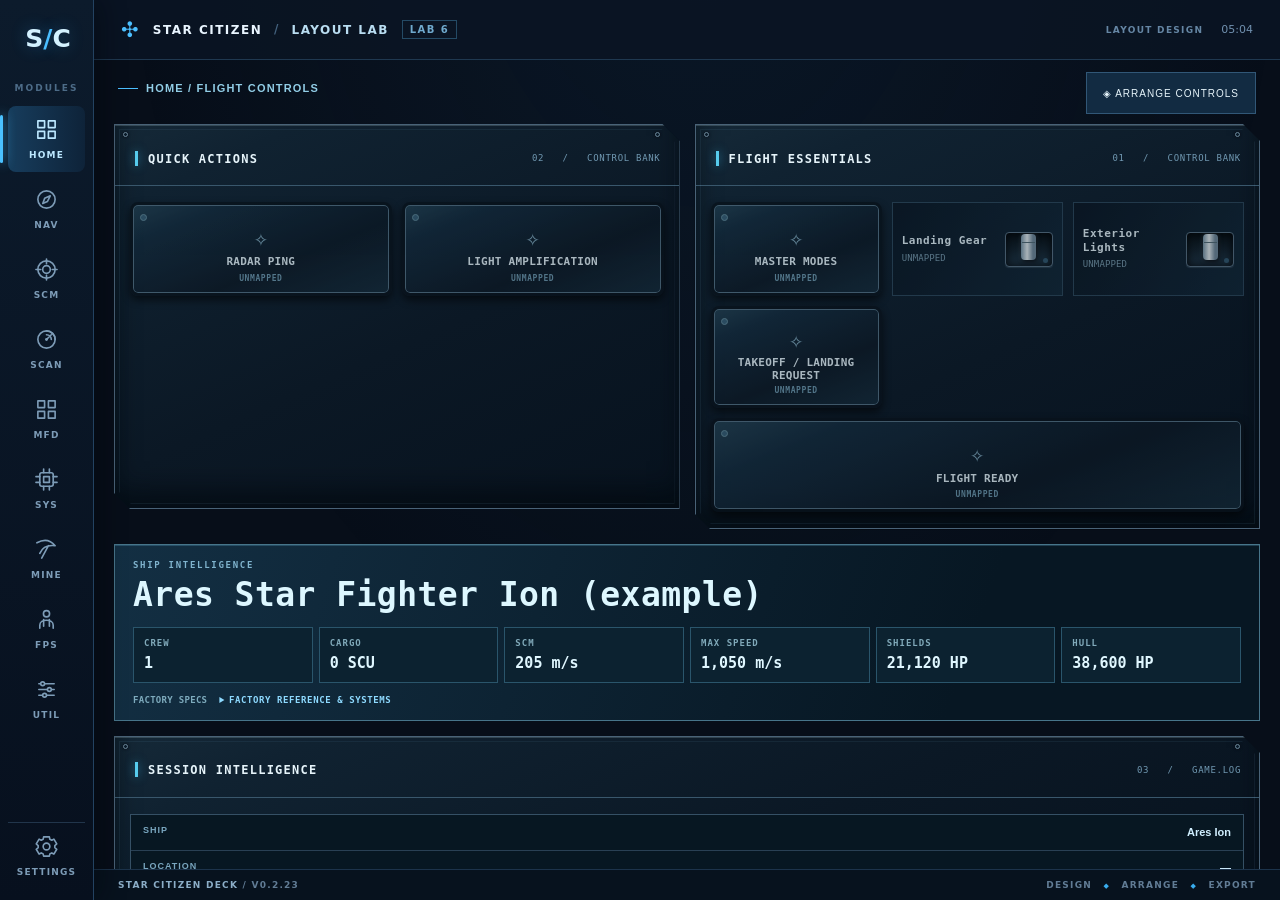
==== commit 9c7efeca: "Layout Lab build 6: streamline footer and refresh assets" ====
--- a/star-citizen-deck/layout-lab/index.html
+++ b/star-citizen-deck/layout-lab/index.html
@@ -8,7 +8,7 @@
 <meta name="apple-mobile-web-app-title" content="Star Citizen Deck" />
 <meta name="apple-mobile-web-app-status-bar-style" content="black" />
 <title>Star Citizen Deck • Offline Layout Lab</title>
-<link rel="stylesheet" href="./style.css?lab=5" />
+<link rel="stylesheet" href="./style.css?lab=6" />
 </head>
 <body>
 <div class="background-grid"></div>
@@ -30,11 +30,11 @@
       <main class="main-area" id="main-area"></main>
       <aside class="status-rail" id="status-rail"></aside>
     </div>
-    <footer class="bottom-status"><span id="deck-footer-version"><b>STAR CITIZEN DECK</b> / VERIFYING</span><span>OFFLINE LAYOUT EDITOR <span class="divider-pip">◆</span> GAME COMMANDS DISABLED</span></footer>
+    <footer class="bottom-status"><span id="deck-footer-version"><b>STAR CITIZEN DECK</b> / VERIFYING</span><span>DESIGN <span class="divider-pip">◆</span> ARRANGE <span class="divider-pip">◆</span> EXPORT</span></footer>
   </div>
 </div>
 <div id="modal-root"></div>
 <div id="toast-root" aria-live="polite"></div>
-<script src="./app.js?lab=5" defer></script>
+<script src="./app.js?lab=6" defer></script>
 </body>
 </html>
--- a/star-citizen-deck/layout-lab/style.css
+++ b/star-citizen-deck/layout-lab/style.css
@@ -398,3 +398,7 @@
 .lab-profile-actions{display:flex;gap:8px;flex-shrink:0}
 .lab-profile-actions button{width:50px;height:48px;touch-action:manipulation;border:1px solid #5a8ca9;border-radius:6px;background:#153b55;color:#b8e9fc;font-size:24px;cursor:pointer}
 .lab-profile-actions button:disabled{opacity:.28;cursor:default}
+
+/* Layout Lab build 6: full width editor and no connection status indicators. */
+.lab-mode .status-rail{display:none}
+.lab-mode #top-link{display:none}
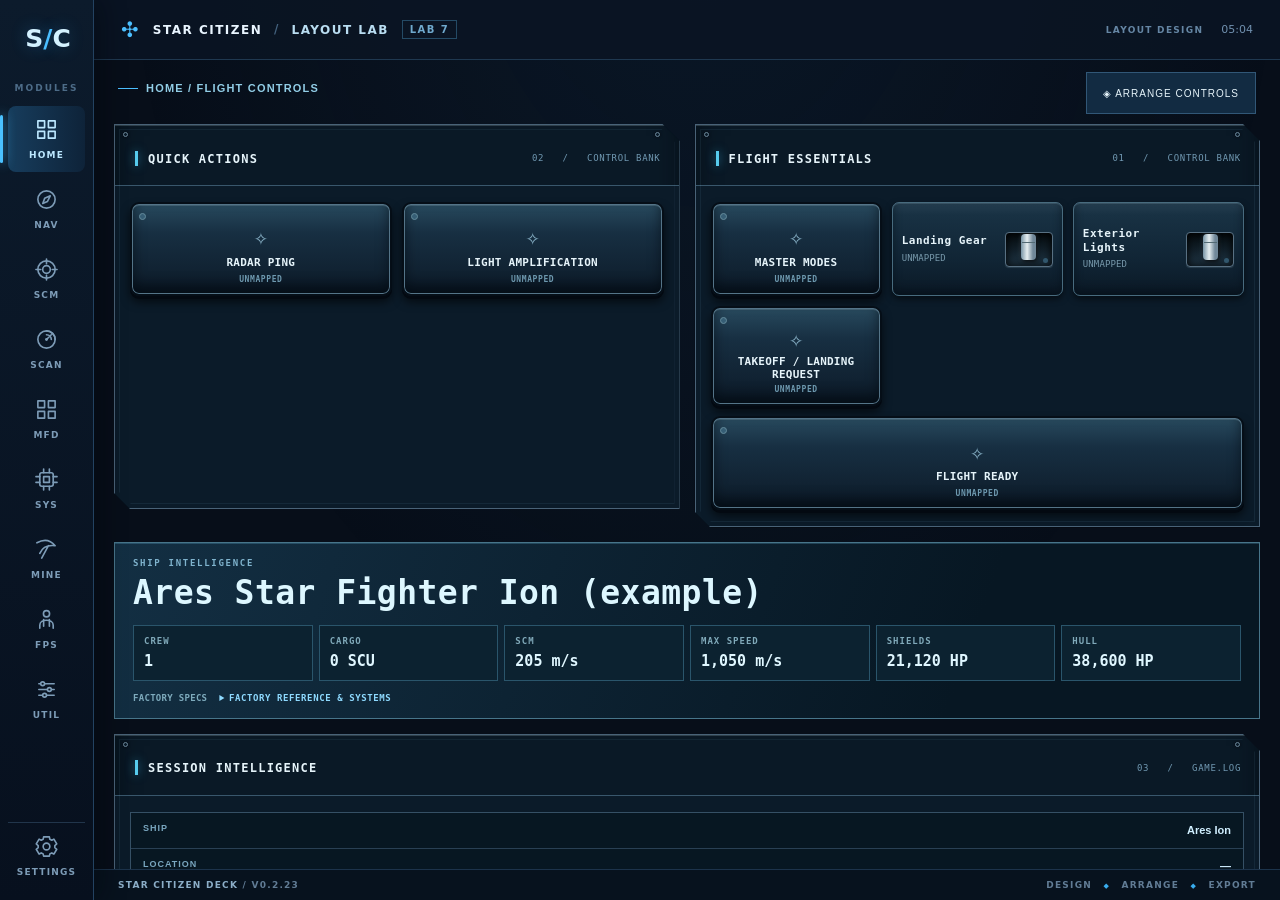
==== commit 7fd8f935: "Layout Lab build 7: refresh tactile button assets at permanent address" ====
--- a/star-citizen-deck/layout-lab/index.html
+++ b/star-citizen-deck/layout-lab/index.html
@@ -8,7 +8,7 @@
 <meta name="apple-mobile-web-app-title" content="Star Citizen Deck" />
 <meta name="apple-mobile-web-app-status-bar-style" content="black" />
 <title>Star Citizen Deck • Offline Layout Lab</title>
-<link rel="stylesheet" href="./style.css?lab=6" />
+<link rel="stylesheet" href="./style.css?lab=7" />
 </head>
 <body>
 <div class="background-grid"></div>
@@ -35,6 +35,6 @@
 </div>
 <div id="modal-root"></div>
 <div id="toast-root" aria-live="polite"></div>
-<script src="./app.js?lab=6" defer></script>
+<script src="./app.js?lab=7" defer></script>
 </body>
 </html>
--- a/star-citizen-deck/layout-lab/style.css
+++ b/star-citizen-deck/layout-lab/style.css
@@ -402,3 +402,73 @@
 /* Layout Lab build 6: full width editor and no connection status indicators. */
 .lab-mode .status-rail{display:none}
 .lab-mode #top-link{display:none}
+
+/* Keep operational disclaimers out of the design canvas. */
+.lab-mode .cockpit-action-line,.lab-mode .bottom-strip{display:none}
+
+/* Layout Lab build 7: individually finished, opaque tactile controls.
+   Flat backing panels prevent their lighting from bleeding through button faces.
+   Keep the original dark-blue, ice and silver palette. */
+.lab-mode .cockpit2 .module{
+  background:#0a1926;
+}
+.lab-mode .cockpit2 .module-body{
+  background:#0b1b29;
+}
+.lab-mode .cockpit2 .unmapped{
+  opacity:1;
+}
+.lab-mode .cockpit2 .pad,
+.lab-mode .cockpit2 .switch-row,
+.lab-mode .cockpit2 .big-button,
+.lab-mode .cockpit2 .power-choice{
+  isolation:isolate;
+  background-clip:padding-box;
+}
+.lab-mode .cockpit2 .pad{
+  background:linear-gradient(180deg,#2a4d61 0%,#234256 9%,#172f42 32%,#112333 72%,#0a1724 100%);
+  border:2px solid #050e17;
+  border-radius:9px;
+  box-shadow:inset 0 0 0 1px #547488,inset 0 2px 0 #d8f4ff24,inset 0 -7px 13px #02070daa,0 3px 0 #030911,0 6px 10px #0009;
+}
+.lab-mode .cockpit2 .pad.accent{
+  background:linear-gradient(180deg,#2c6a8c 0%,#225570 10%,#163b53 48%,#0a2234 100%);
+  box-shadow:inset 0 0 0 1px #5baccd,inset 0 2px 0 #c5efff30,inset 0 -7px 13px #02070daa,0 3px 0 #030911,0 6px 10px #0009;
+}
+.lab-mode .cockpit2 .pad.amber{
+  background:linear-gradient(180deg,#554537 0%,#3a302c 12%,#26262b 56%,#131e29 100%);
+  box-shadow:inset 0 0 0 1px #b5966a,inset 0 2px 0 #fff0d21e,inset 0 -7px 13px #02070daa,0 3px 0 #030911,0 6px 10px #0009;
+}
+.lab-mode .cockpit2 .switch-row{
+  background:linear-gradient(180deg,#253e50 0%,#183143 13%,#102434 65%,#0b1926 100%);
+  border:1px solid #486b7e;
+  border-radius:7px;
+  box-shadow:inset 0 1px 0 #c9edff21,inset 0 -5px 9px #030b1380,0 3px 6px #0008;
+}
+.lab-mode .cockpit2 .switch-row:hover{
+  background:linear-gradient(180deg,#31536a 0%,#234458 16%,#133044 80%,#0d2232 100%);
+  border-color:#75aac3;
+}
+.lab-mode .cockpit2 .big-button{
+  background:linear-gradient(180deg,#286384 0%,#1f506c 12%,#12374f 65%,#0d273b 100%);
+  border:1px solid #5a9fbe;
+  border-radius:7px;
+  box-shadow:inset 0 2px 0 #dbf4ff30,inset 0 -7px 12px #05121e9c,0 3px 0 #030a13,0 5px 8px #0009;
+}
+.lab-mode .cockpit2 .big-button.secondary{
+  background:linear-gradient(180deg,#314e60 0%,#213b4e 12%,#122a3c 64%,#0c1d2c 100%);
+  border-color:#577e94;
+}
+.lab-mode .cockpit2 .power-choice{
+  background:linear-gradient(180deg,#274559 0%,#1b3548 14%,#112839 74%,#0b1c2a 100%);
+  border:1px solid #54798d;
+  border-radius:7px;
+  box-shadow:inset 0 1px 0 #d6f4ff26,inset 0 -5px 9px #030b1377,0 3px 6px #0008;
+}
+.lab-mode .cockpit2 .pad:focus-visible,
+.lab-mode .cockpit2 .switch-row:focus-visible,
+.lab-mode .cockpit2 .big-button:focus-visible,
+.lab-mode .cockpit2 .power-choice:focus-visible{
+  outline:2px solid #9eeaff;
+  outline-offset:3px;
+}
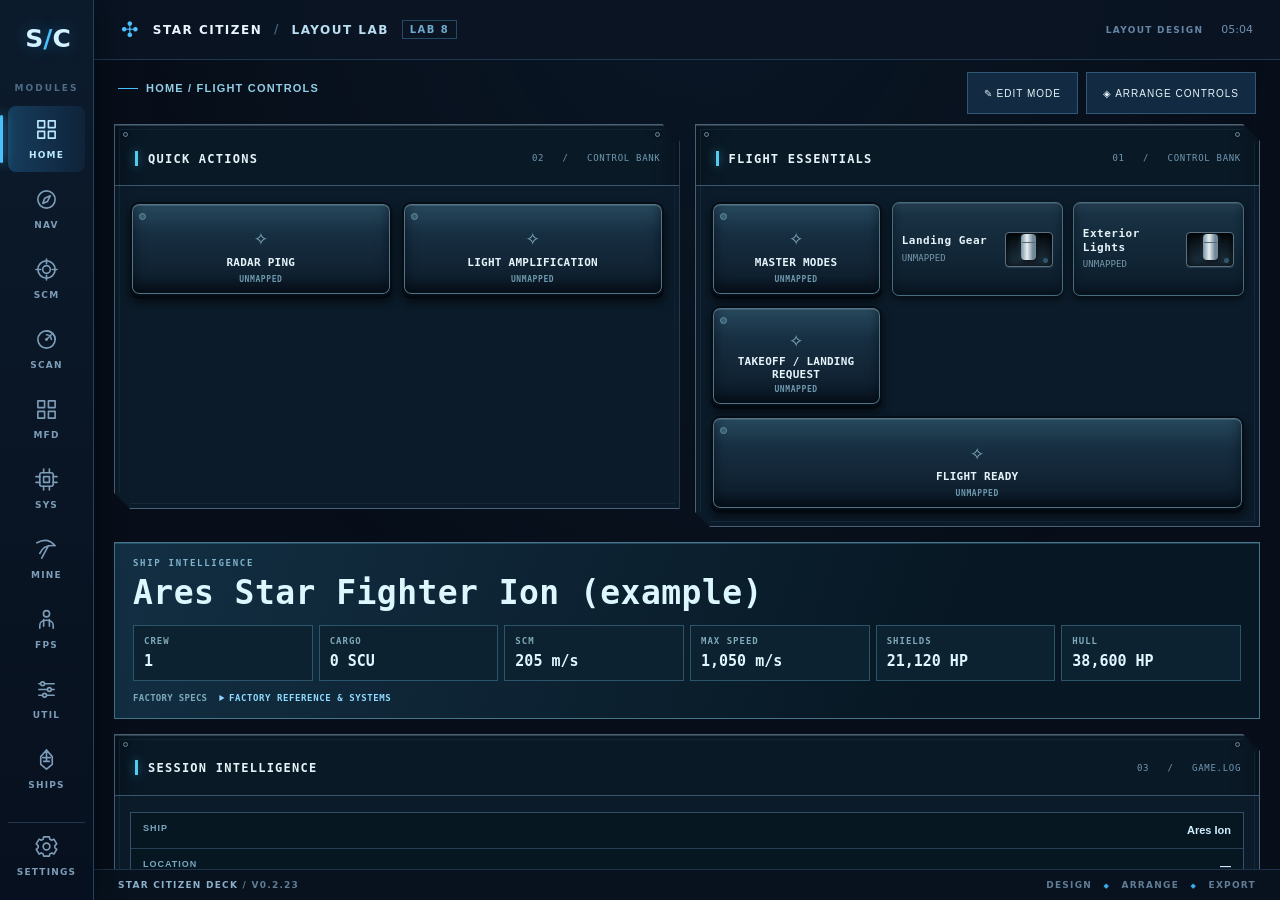
==== commit 9e07515d: "Layout Lab build 8: load ship workspace and new control styling on original URL" ====
--- a/star-citizen-deck/layout-lab/index.html
+++ b/star-citizen-deck/layout-lab/index.html
@@ -8,7 +8,7 @@
 <meta name="apple-mobile-web-app-title" content="Star Citizen Deck" />
 <meta name="apple-mobile-web-app-status-bar-style" content="black" />
 <title>Star Citizen Deck • Offline Layout Lab</title>
-<link rel="stylesheet" href="./style.css?lab=7" />
+<link rel="stylesheet" href="./style.css?lab=8" />
 </head>
 <body>
 <div class="background-grid"></div>
@@ -35,6 +35,9 @@
 </div>
 <div id="modal-root"></div>
 <div id="toast-root" aria-live="polite"></div>
-<script src="./app.js?lab=7" defer></script>
+<script src="./app.js?lab=8" defer></script>
+<script src="./ships-data.js?lab=8" defer></script>
+<script src="./ships.js?lab=8" defer></script>
+<script src="./ships-editor.js?lab=8" defer></script>
 </body>
 </html>
--- a/star-citizen-deck/layout-lab/style.css
+++ b/star-citizen-deck/layout-lab/style.css
@@ -472,3 +472,124 @@
   outline:2px solid #9eeaff;
   outline-offset:3px;
 }
+
+/* Build 8 — edit mode, button touch feedback and scrollable sidebar. */
+.lab-mode .sidebar{min-height:0}
+.lab-mode #profile-nav{
+ flex:1 1 auto;min-height:0;max-height:100%;overflow-y:auto;overflow-x:hidden;
+ overscroll-behavior:contain;-webkit-overflow-scrolling:touch;
+ scrollbar-width:thin;scrollbar-color:#355f7c #0a1929;
+ padding-bottom:10px;
+}
+.lab-mode #profile-nav .sidebar-button{flex-shrink:0;min-height:66px}
+.lab-mode .sidebar .brand-mark,.lab-mode .sidebar .side-caption,.lab-mode .sidebar .side-bottom{flex-shrink:0}
+.lab-mode .sidebar .side-bottom{margin-top:0}
+.lab-heading-actions{display:flex;align-items:center;gap:8px;flex-wrap:wrap;justify-content:flex-end}
+.lab-heading-actions .secondary-btn{min-height:42px;white-space:nowrap}
+.lab-heading-actions .lab-mode-active{border-color:#72cfff;background:#205070;color:#edfbff;box-shadow:inset 0 0 0 1px #90defc55}
+.lab-mode .cockpit2 button.lab-pressed,
+.lab-mode .cockpit2 button.lab-flash{filter:brightness(1.32);transform:translateY(2px);box-shadow:inset 0 0 0 2px #99eaff,0 0 13px #48bfff66}
+.lab-mode .cockpit2 button.lab-toggle-on{border-color:#8addf9;box-shadow:inset 0 0 0 1px #75d7f5,inset 0 0 17px #1784b65a,0 3px 7px #0009}
+.lab-mode .cockpit2 button.lab-toggle-on .lamp,.lab-mode .cockpit2 button.lab-toggle-on .pad-led{background:#9aeeff;box-shadow:0 0 9px #6edcfc}
+@media(max-width:750px){
+ .lab-mode .compact-profile-heading{align-items:center;flex-direction:row;gap:6px}
+ .lab-heading-actions .secondary-btn{font-size:9px;min-height:40px;padding:7px}
+ .lab-mode #profile-nav .sidebar-button{min-height:64px}
+}
+
+/* Build 8 — personal ship information and parts tracker. */
+.ship-workspace{max-width:1320px;margin:0 auto 30px;color:#d9edf9;font-family:Inter,'Segoe UI',Arial,sans-serif}
+.ship-title-line{display:flex;align-items:center;justify-content:space-between;min-height:44px}
+.ship-title-line .eyebrow{margin:0}
+.ship-switch,.ship-tabs{display:flex;gap:9px;flex-wrap:wrap}
+.ship-switch{margin:12px 0}
+.ship-switch button,.ship-tabs button{border:1px solid #426982;border-radius:7px;background:#122b40;color:#92bdd3;padding:11px 16px;font-size:11px;font-weight:800;letter-spacing:.45px;min-height:44px}
+.ship-switch button.active,.ship-tabs button.active{color:#e8f9ff;border-color:#74ccef;background:#1e4a67;box-shadow:inset 0 1px 0 #b6eaff42}
+.ship-hero{display:grid;grid-template-columns:minmax(0,.93fr) minmax(0,1.15fr);overflow:hidden;border:1px solid #406b84;background:#0a1b29;border-radius:10px;min-height:260px}
+.ship-hero>img{display:block;width:100%;height:100%;min-height:260px;max-height:340px;object-fit:cover;object-position:center;background:#07121e}
+.ship-hero-info{align-self:center;padding:25px 26px}
+.ship-hero-info>small{display:block;color:#70c8e6;font-size:10px;font-weight:800;letter-spacing:2px;text-transform:uppercase}
+.ship-hero-info h1{font-size:clamp(22px,3vw,38px);margin:10px 0;font-weight:800;line-height:1.1;letter-spacing:.1px}
+.ship-hero-info>p{font-size:12px;line-height:1.65;color:#a8c9dd;margin:10px 0 18px}
+.ship-chips{display:flex;gap:8px;flex-wrap:wrap}
+.ship-chips span{border:1px solid #345d77;background:#132d42;color:#a9d9ed;border-radius:5px;padding:6px 8px;font-size:10px;font-weight:700}
+.ship-tabs{margin:16px 0 18px;border-bottom:1px solid #29465a;padding-bottom:11px}
+.ship-specs{display:grid;grid-template-columns:repeat(3,minmax(0,1fr));gap:9px}
+.ship-specs>div,.ship-budget>div{padding:14px;border:1px solid #3c6279;background:#112a3c;border-radius:8px;min-width:0}
+.ship-specs small,.ship-budget small{display:block;color:#7eaac4;font-size:10px;font-weight:700;letter-spacing:1px;margin-bottom:7px}
+.ship-specs b,.ship-budget b{display:block;color:#e3f5ff;font-size:14px;line-height:1.3;overflow-wrap:anywhere}
+.ship-procons{display:grid;grid-template-columns:repeat(2,minmax(0,1fr));gap:11px;margin-top:13px}
+.ship-procons>div{background:#102535;border:1px solid #36566c;border-radius:8px;padding:14px}
+.ship-procons h3,.ship-procons h4{font-size:12px;font-weight:800;letter-spacing:1px;color:#8cddf6;margin:0 0 10px}
+.ship-procons h4{font-size:11px}
+.ship-procons p{font-size:12px;line-height:1.55;color:#b2cedd;margin:6px 0}
+.ship-note-card{border:1px solid #3b6078;border-radius:8px;background:#102637;padding:18px;margin-top:15px}
+.ship-note-card h3{font-size:12px;color:#8dddff;letter-spacing:1px;margin:0 0 10px}
+.ship-note-card p{font-size:12px;color:#bbd5e2;line-height:1.65}
+.ship-note-card a,.ship-part-detail a{font-size:11px;color:#7edcfc;text-decoration:none;font-weight:800;letter-spacing:.4px}
+.ship-budget{display:grid;grid-template-columns:repeat(3,minmax(0,1fr));gap:10px}
+.ship-budget b{font-size:18px}
+.ship-market-note{font-size:11px;line-height:1.5;color:#8db3c9;margin:12px 3px}
+.ship-build-heading{display:flex;justify-content:space-between;align-items:center;gap:12px;margin:16px 0 12px}
+.ship-build-heading h2{font-size:13px;color:#d3f3ff;letter-spacing:1.2px;margin:0}
+.ship-build-heading button{min-height:42px}
+.ship-category{border:1px solid #42677e;background:#0c2030;border-radius:8px;margin:10px 0;overflow:hidden}
+.ship-category>summary{display:flex;align-items:center;justify-content:space-between;gap:10px;cursor:pointer;padding:15px;background:#163248;list-style:none;font-size:12px}
+.ship-category>summary::-webkit-details-marker,.ship-part>summary::-webkit-details-marker{display:none}
+.ship-category>summary:after{content:"⌄";color:#83d7f5;font-size:19px;margin-left:auto}
+.ship-category[open]>summary:after{content:"⌃"}
+.ship-category>summary b{letter-spacing:.4px;font-size:13px;color:#e2f6ff}
+.ship-category>summary span{font-size:11px;color:#8dbcd3}
+.ship-part-list{display:flex;flex-direction:column;gap:8px;padding:10px}
+.ship-part{background:#122b3e;border:1px solid #3c647e;border-radius:7px;overflow:hidden}
+.ship-part[open]{border-color:#6eaac8}
+.ship-part>summary{list-style:none;cursor:pointer;display:grid;grid-template-columns:minmax(0,1fr) auto auto;align-items:center;gap:12px;padding:13px}
+.ship-part>summary:before{content:"+";position:absolute;display:none}
+.ship-part-name b{display:block;font-size:12px;color:#e5f7ff}
+.ship-part-name small{display:block;margin-top:5px;font-size:10px;color:#90b1c5}
+.ship-part-price{color:#bae4f2;font-size:12px;font-weight:800;white-space:nowrap}
+.ship-part-price small{display:block;text-align:right;font-size:9px;color:#7197af}
+.ship-part-progress{background:#132c40;color:#accadd;border:1px solid #3d637a;border-radius:5px;padding:6px 10px;font-size:10px;font-weight:800;white-space:nowrap}
+.ship-part-progress.complete{color:#a9e9d4;border-color:#407e79;background:#19403e}
+.ship-part-detail{border-top:1px solid #3e6175;padding:14px 15px;background:#0d2131}
+.ship-item-identity{display:flex;gap:16px;align-items:start}
+.ship-part-image{width:145px;height:102px;object-fit:contain;background:#050d16;border:1px solid #3d5970;border-radius:7px;flex-shrink:0}
+.ship-item-identity>div{flex:1;min-width:0}
+.ship-detail-row{display:flex;flex-direction:column;gap:3px;margin-bottom:8px}
+.ship-detail-row small{font-size:9px;color:#789eb7;letter-spacing:1px}
+.ship-detail-row b{font-size:12px;color:#d6edf9}
+.ship-item-identity p,.ship-item-identity>div>small{font-size:10px;color:#9ebccf}
+.ship-link{margin-top:8px}
+.ship-part-detail .ship-procons{margin:12px 0}
+.ship-part-detail .ship-procons>div{background:#122a3a}
+.ship-purchased{display:flex;align-items:center;flex-wrap:wrap;gap:9px;margin:12px 0}
+.ship-purchased>b{font-size:10px;letter-spacing:.4px;color:#accfdf;margin-right:6px}
+.ship-unit-list{display:flex;flex-wrap:wrap;gap:8px}
+.ship-unit{display:inline-flex;position:relative;cursor:pointer;min-width:44px;min-height:44px;align-items:center;justify-content:center;border:1px solid #537a92;background:#183347;color:#b2d6e8;border-radius:6px}
+.ship-unit.checked{background:#1d5a5c;border-color:#65d3b6;color:#eafff7}
+.ship-unit input{position:absolute;inset:0;width:100%;height:100%;margin:0;opacity:0;cursor:pointer}
+.ship-unit span{font-size:12px;font-weight:900;pointer-events:none}
+.ship-unit.checked span:before{content:"✓ ";color:#99ffdd}
+.ship-unit:focus-within{outline:2px solid #8ce6ff;outline-offset:2px}
+.ship-note-label{display:block;font-size:10px;color:#a6d4e7;letter-spacing:1px;margin-top:14px}
+.ship-note-label textarea,.ship-note-card textarea{width:100%;min-height:78px;resize:vertical;display:block;margin-top:8px;border:1px solid #4b7590;background:#061724;color:#e2f3fd;border-radius:6px;padding:12px;font-size:13px;letter-spacing:normal;line-height:1.45}
+.ship-remove{border:1px solid #9f6969;background:#45282d;color:#ffd1d1;min-height:38px;margin-top:12px;border-radius:6px;font-size:10px;font-weight:800}
+.ship-add-modal{max-height:90dvh;overflow-y:auto}
+.ship-add-modal .field{display:flex;flex-direction:column;gap:7px;margin-top:10px;font-size:10px;color:#a8cbdb}
+.ship-add-modal textarea{min-height:60px;resize:vertical}
+@media(max-width:850px){
+ .ship-hero{grid-template-columns:1fr}
+ .ship-hero>img{height:220px;min-height:220px;max-height:240px;object-position:center 40%}
+ .ship-hero-info{padding:18px}
+ .ship-specs{grid-template-columns:repeat(2,minmax(0,1fr))}
+}
+@media(max-width:650px){
+ .ship-procons,.ship-budget{grid-template-columns:1fr}
+ .ship-specs{grid-template-columns:repeat(2,minmax(0,1fr))}
+ .ship-part>summary{grid-template-columns:minmax(0,1fr) auto;gap:7px}
+ .ship-part-progress{grid-column:1/-1;justify-self:start}
+ .ship-item-identity{flex-direction:column}
+ .ship-part-image{width:100%;max-width:230px}
+ .ship-hero-info h1{font-size:23px}
+ .ship-workspace{padding:0 1px}
+}
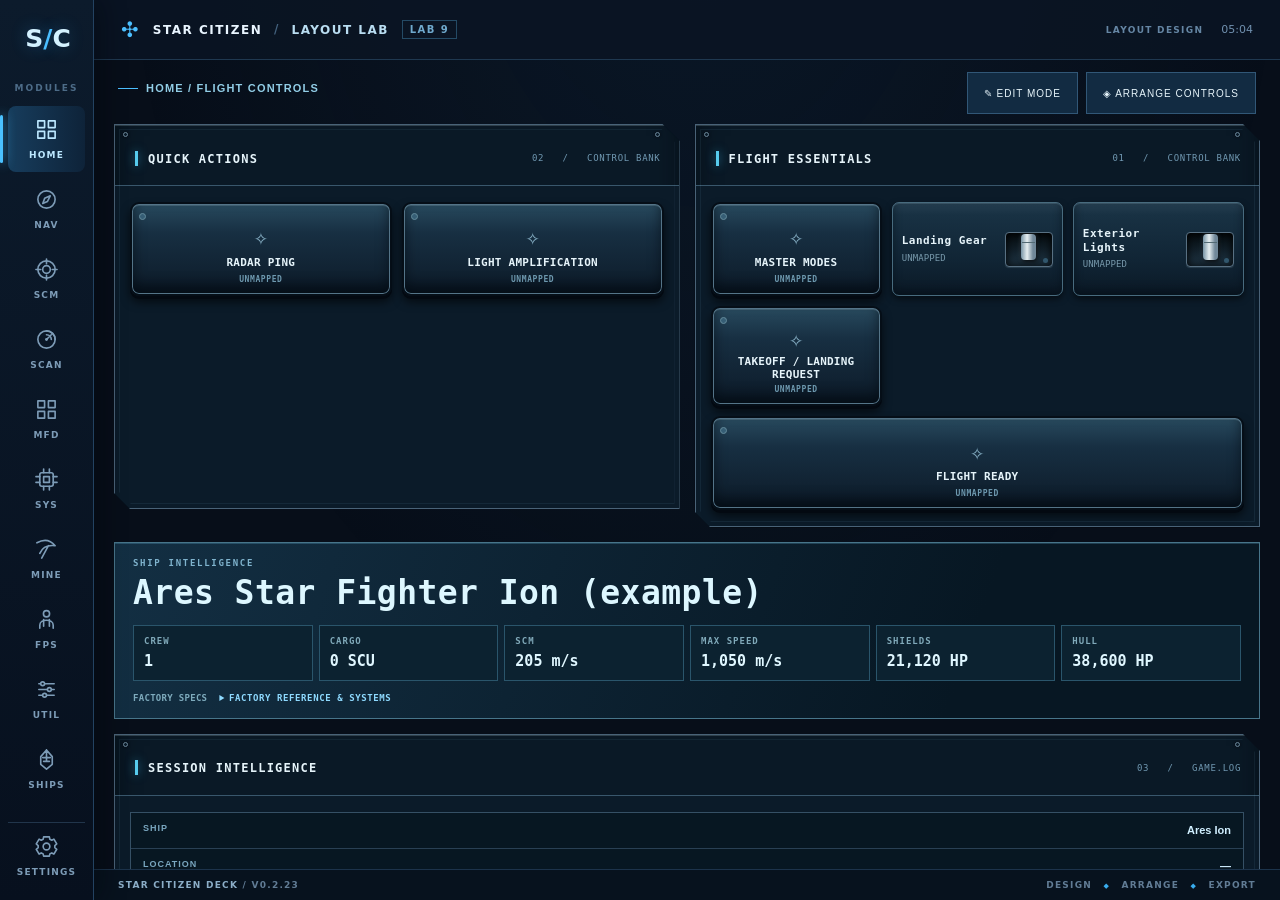
==== commit ab80aa16: "Layout Lab build 9: load four Andromeda presets and updated ship photos at stable URL" ====
--- a/star-citizen-deck/layout-lab/index.html
+++ b/star-citizen-deck/layout-lab/index.html
@@ -8,7 +8,7 @@
 <meta name="apple-mobile-web-app-title" content="Star Citizen Deck" />
 <meta name="apple-mobile-web-app-status-bar-style" content="black" />
 <title>Star Citizen Deck • Offline Layout Lab</title>
-<link rel="stylesheet" href="./style.css?lab=8" />
+<link rel="stylesheet" href="./style.css?lab=9" />
 </head>
 <body>
 <div class="background-grid"></div>
@@ -35,9 +35,10 @@
 </div>
 <div id="modal-root"></div>
 <div id="toast-root" aria-live="polite"></div>
-<script src="./app.js?lab=8" defer></script>
-<script src="./ships-data.js?lab=8" defer></script>
-<script src="./ships.js?lab=8" defer></script>
-<script src="./ships-editor.js?lab=8" defer></script>
+<script src="./app.js?lab=9" defer></script>
+<script src="./ships-data.js?lab=9" defer></script>
+<script src="./ships-loadouts.js?lab=9" defer></script>
+<script src="./ships.js?lab=9" defer></script>
+<script src="./ships-editor.js?lab=9" defer></script>
 </body>
 </html>
--- a/star-citizen-deck/layout-lab/style.css
+++ b/star-citizen-deck/layout-lab/style.css
@@ -593,3 +593,41 @@
  .ship-hero-info h1{font-size:23px}
  .ship-workspace{padding:0 1px}
 }
+
+/* Build 9: selectable gun plans; each option is an independent tactile button. */
+.ship-loadout-picker{margin:13px 0 15px}
+.ship-loadout-title{display:flex;justify-content:space-between;gap:10px;align-items:center;margin-bottom:9px}
+.ship-loadout-title>b{color:#bfebff;font-size:11px;letter-spacing:1.15px}
+.ship-loadout-title small{color:#8bb4c9;font-size:10px}
+.ship-loadout-grid{display:grid;grid-template-columns:repeat(4,minmax(0,1fr));gap:10px}
+.ship-loadout-grid button{
+ display:flex;flex-direction:column;align-items:flex-start;justify-content:center;min-height:82px;gap:8px;
+ border:1px solid #507b93;border-radius:8px;text-align:left;padding:14px 13px;
+ background:linear-gradient(180deg,#23465e,#152f43 20%,#0e2334 88%);color:#bfe3f5;
+ box-shadow:inset 0 1px 0 #d6f4ff25,inset 0 -4px 8px #0008,0 3px 6px #0008;
+ touch-action:manipulation;
+}
+.ship-loadout-grid button.active{
+ color:#f0fbff;background:linear-gradient(180deg,#35799d,#225571 20%,#143950 90%);
+ border-color:#96dfff;box-shadow:inset 0 1px 0 #e6faff4e,inset 0 -5px 10px #0008,0 0 0 1px #358db355;
+}
+.ship-loadout-grid button b{font-size:12px;line-height:1.25}
+.ship-loadout-grid button small{font-size:10px;color:#91b8cb;line-height:1.25}
+.ship-loadout-grid button.active small{color:#b9e9f7}
+.ship-loadout-overview{background:#102637;border:1px solid #3c6680;border-radius:9px;padding:17px;margin-bottom:15px}
+.ship-loadout-overview h3{font-size:13px;color:#d5f3ff;letter-spacing:1px;margin:0 0 9px}
+.ship-loadout-overview>p{font-size:12px;color:#aecddd;line-height:1.55;margin:8px 0 12px}
+.ship-loadout-specs{display:grid;grid-template-columns:1fr 1fr;gap:10px}
+.ship-loadout-specs>div{background:#081b2a;border:1px solid #385970;border-radius:7px;padding:13px}
+.ship-loadout-specs small{display:block;color:#79b2c9;font-size:10px;letter-spacing:1px;margin-bottom:8px}
+.ship-loadout-specs b{font-size:12px;color:#e0f2fa;font-weight:700;line-height:1.45}
+.ship-loadout-overview .ship-procons{margin:11px 0 0}
+.ship-loadout-overview .ship-procons>div{padding:12px}
+@media(max-width:1120px){.ship-loadout-grid{grid-template-columns:repeat(2,minmax(0,1fr))}}
+@media(max-width:620px){
+ .ship-loadout-title{flex-direction:column;align-items:flex-start}
+ .ship-loadout-grid{grid-template-columns:1fr 1fr;gap:7px}
+ .ship-loadout-grid button{min-height:77px;padding:10px}
+ .ship-loadout-grid button b{font-size:11px}
+ .ship-loadout-specs{grid-template-columns:1fr}
+}
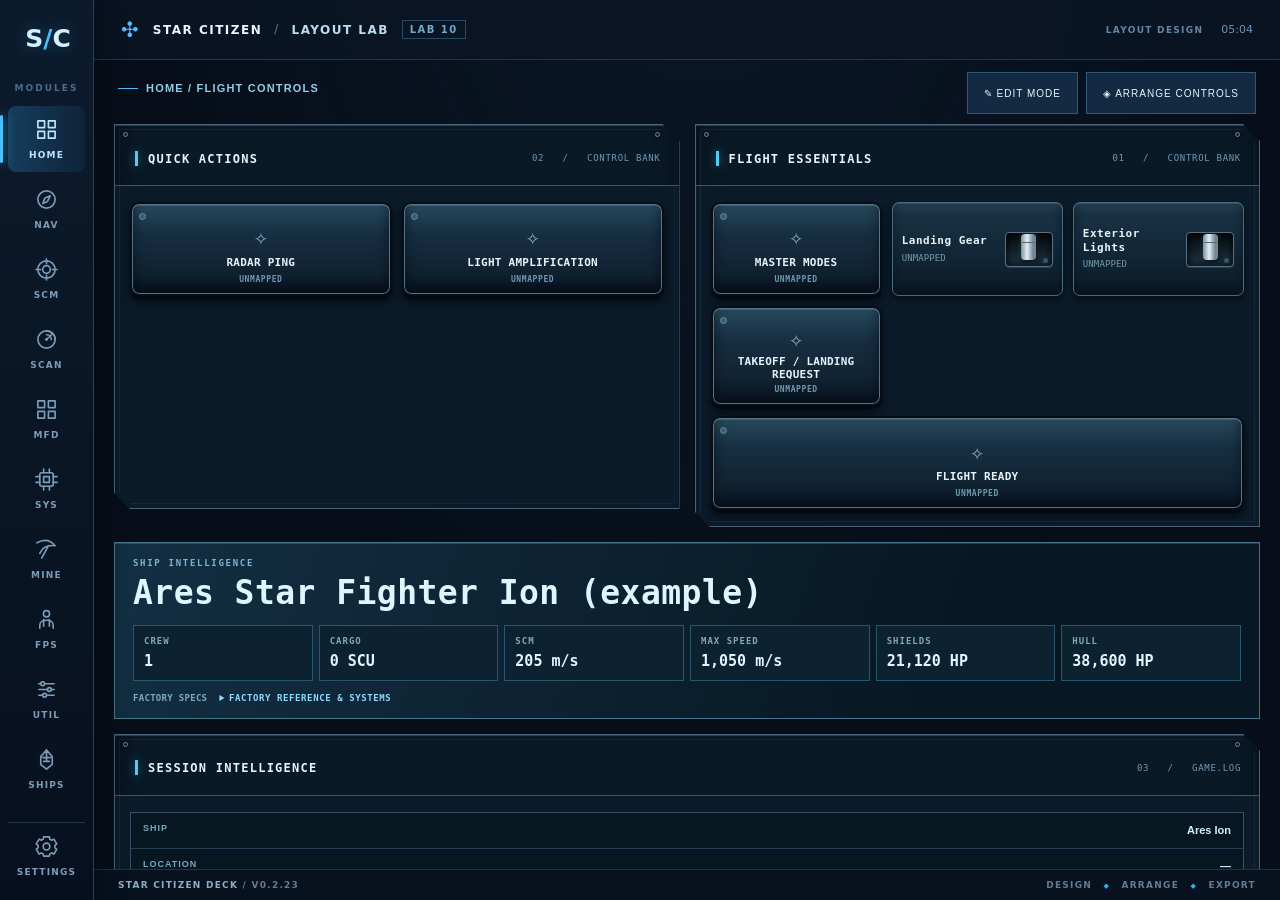
==== commit bb72785a: "Layout Lab: refresh all assets for Andromeda official artwork" ====
--- a/star-citizen-deck/layout-lab/index.html
+++ b/star-citizen-deck/layout-lab/index.html
@@ -8,7 +8,7 @@
 <meta name="apple-mobile-web-app-title" content="Star Citizen Deck" />
 <meta name="apple-mobile-web-app-status-bar-style" content="black" />
 <title>Star Citizen Deck • Offline Layout Lab</title>
-<link rel="stylesheet" href="./style.css?lab=9" />
+<link rel="stylesheet" href="./style.css?lab=10" />
 </head>
 <body>
 <div class="background-grid"></div>
@@ -35,10 +35,10 @@
 </div>
 <div id="modal-root"></div>
 <div id="toast-root" aria-live="polite"></div>
-<script src="./app.js?lab=9" defer></script>
-<script src="./ships-data.js?lab=9" defer></script>
-<script src="./ships-loadouts.js?lab=9" defer></script>
-<script src="./ships.js?lab=9" defer></script>
-<script src="./ships-editor.js?lab=9" defer></script>
+<script src="./app.js?lab=10" defer></script>
+<script src="./ships-data.js?lab=10" defer></script>
+<script src="./ships-loadouts.js?lab=10" defer></script>
+<script src="./ships.js?lab=10" defer></script>
+<script src="./ships-editor.js?lab=10" defer></script>
 </body>
 </html>
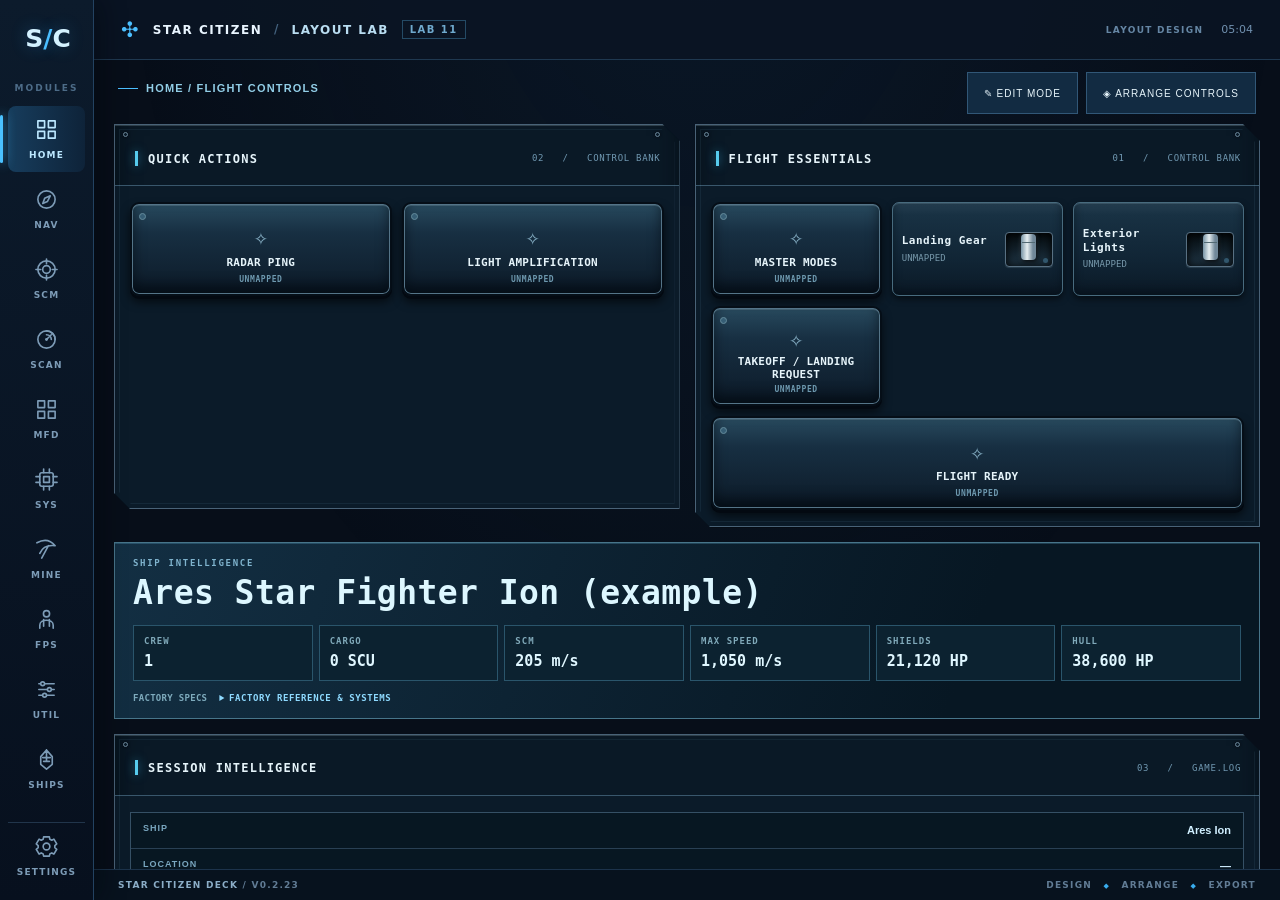
==== commit ab12c372: "Layout Lab Build 11: refresh assets on existing Home Screen address" ====
--- a/star-citizen-deck/layout-lab/index.html
+++ b/star-citizen-deck/layout-lab/index.html
@@ -8,7 +8,7 @@
 <meta name="apple-mobile-web-app-title" content="Star Citizen Deck" />
 <meta name="apple-mobile-web-app-status-bar-style" content="black" />
 <title>Star Citizen Deck • Offline Layout Lab</title>
-<link rel="stylesheet" href="./style.css?lab=10" />
+<link rel="stylesheet" href="./style.css?lab=11" />
 </head>
 <body>
 <div class="background-grid"></div>
@@ -35,10 +35,10 @@
 </div>
 <div id="modal-root"></div>
 <div id="toast-root" aria-live="polite"></div>
-<script src="./app.js?lab=10" defer></script>
-<script src="./ships-data.js?lab=10" defer></script>
-<script src="./ships-loadouts.js?lab=10" defer></script>
-<script src="./ships.js?lab=10" defer></script>
-<script src="./ships-editor.js?lab=10" defer></script>
+<script src="./app.js?lab=11" defer></script>
+<script src="./ships-data.js?lab=11" defer></script>
+<script src="./ships-loadouts.js?lab=11" defer></script>
+<script src="./ships.js?lab=11" defer></script>
+<script src="./ships-editor.js?lab=11" defer></script>
 </body>
 </html>
--- a/star-citizen-deck/layout-lab/style.css
+++ b/star-citizen-deck/layout-lab/style.css
@@ -489,8 +489,6 @@
 .lab-heading-actions .lab-mode-active{border-color:#72cfff;background:#205070;color:#edfbff;box-shadow:inset 0 0 0 1px #90defc55}
 .lab-mode .cockpit2 button.lab-pressed,
 .lab-mode .cockpit2 button.lab-flash{filter:brightness(1.32);transform:translateY(2px);box-shadow:inset 0 0 0 2px #99eaff,0 0 13px #48bfff66}
-.lab-mode .cockpit2 button.lab-toggle-on{border-color:#8addf9;box-shadow:inset 0 0 0 1px #75d7f5,inset 0 0 17px #1784b65a,0 3px 7px #0009}
-.lab-mode .cockpit2 button.lab-toggle-on .lamp,.lab-mode .cockpit2 button.lab-toggle-on .pad-led{background:#9aeeff;box-shadow:0 0 9px #6edcfc}
 @media(max-width:750px){
  .lab-mode .compact-profile-heading{align-items:center;flex-direction:row;gap:6px}
  .lab-heading-actions .secondary-btn{font-size:9px;min-height:40px;padding:7px}
